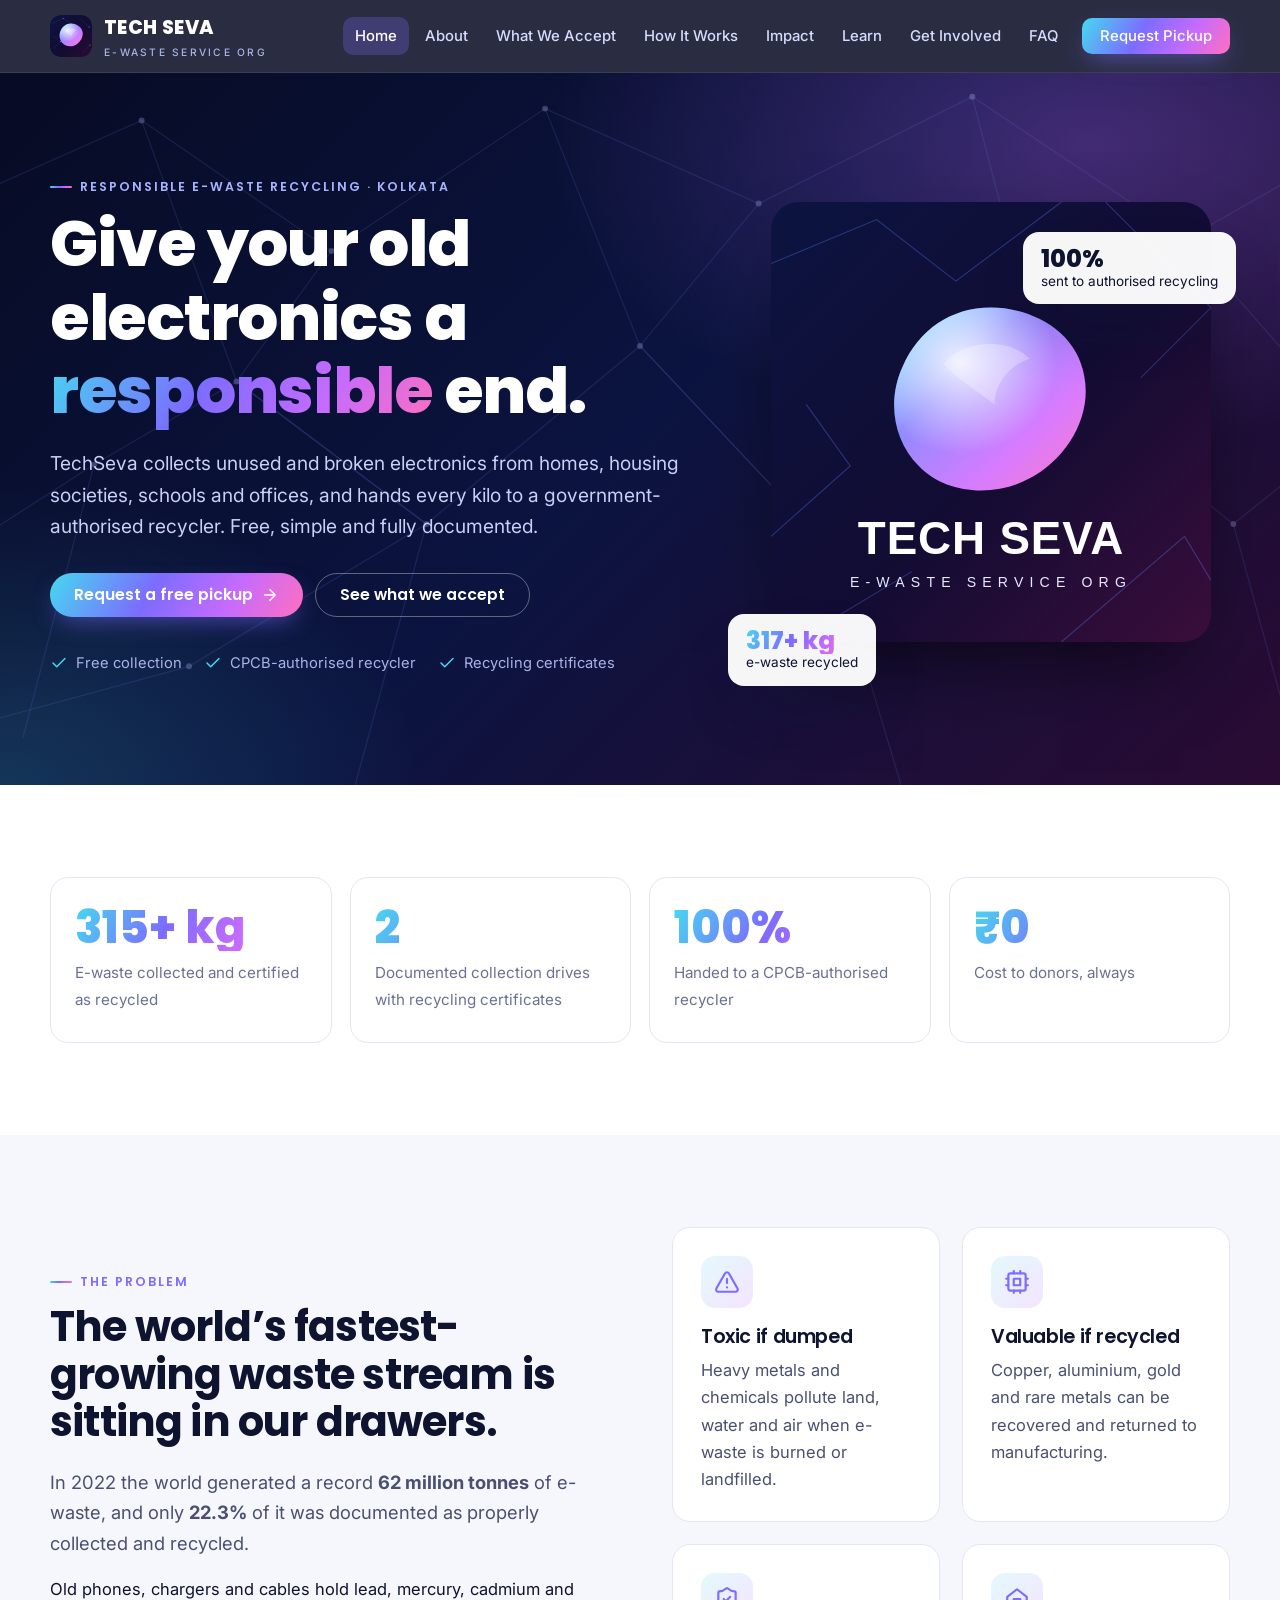
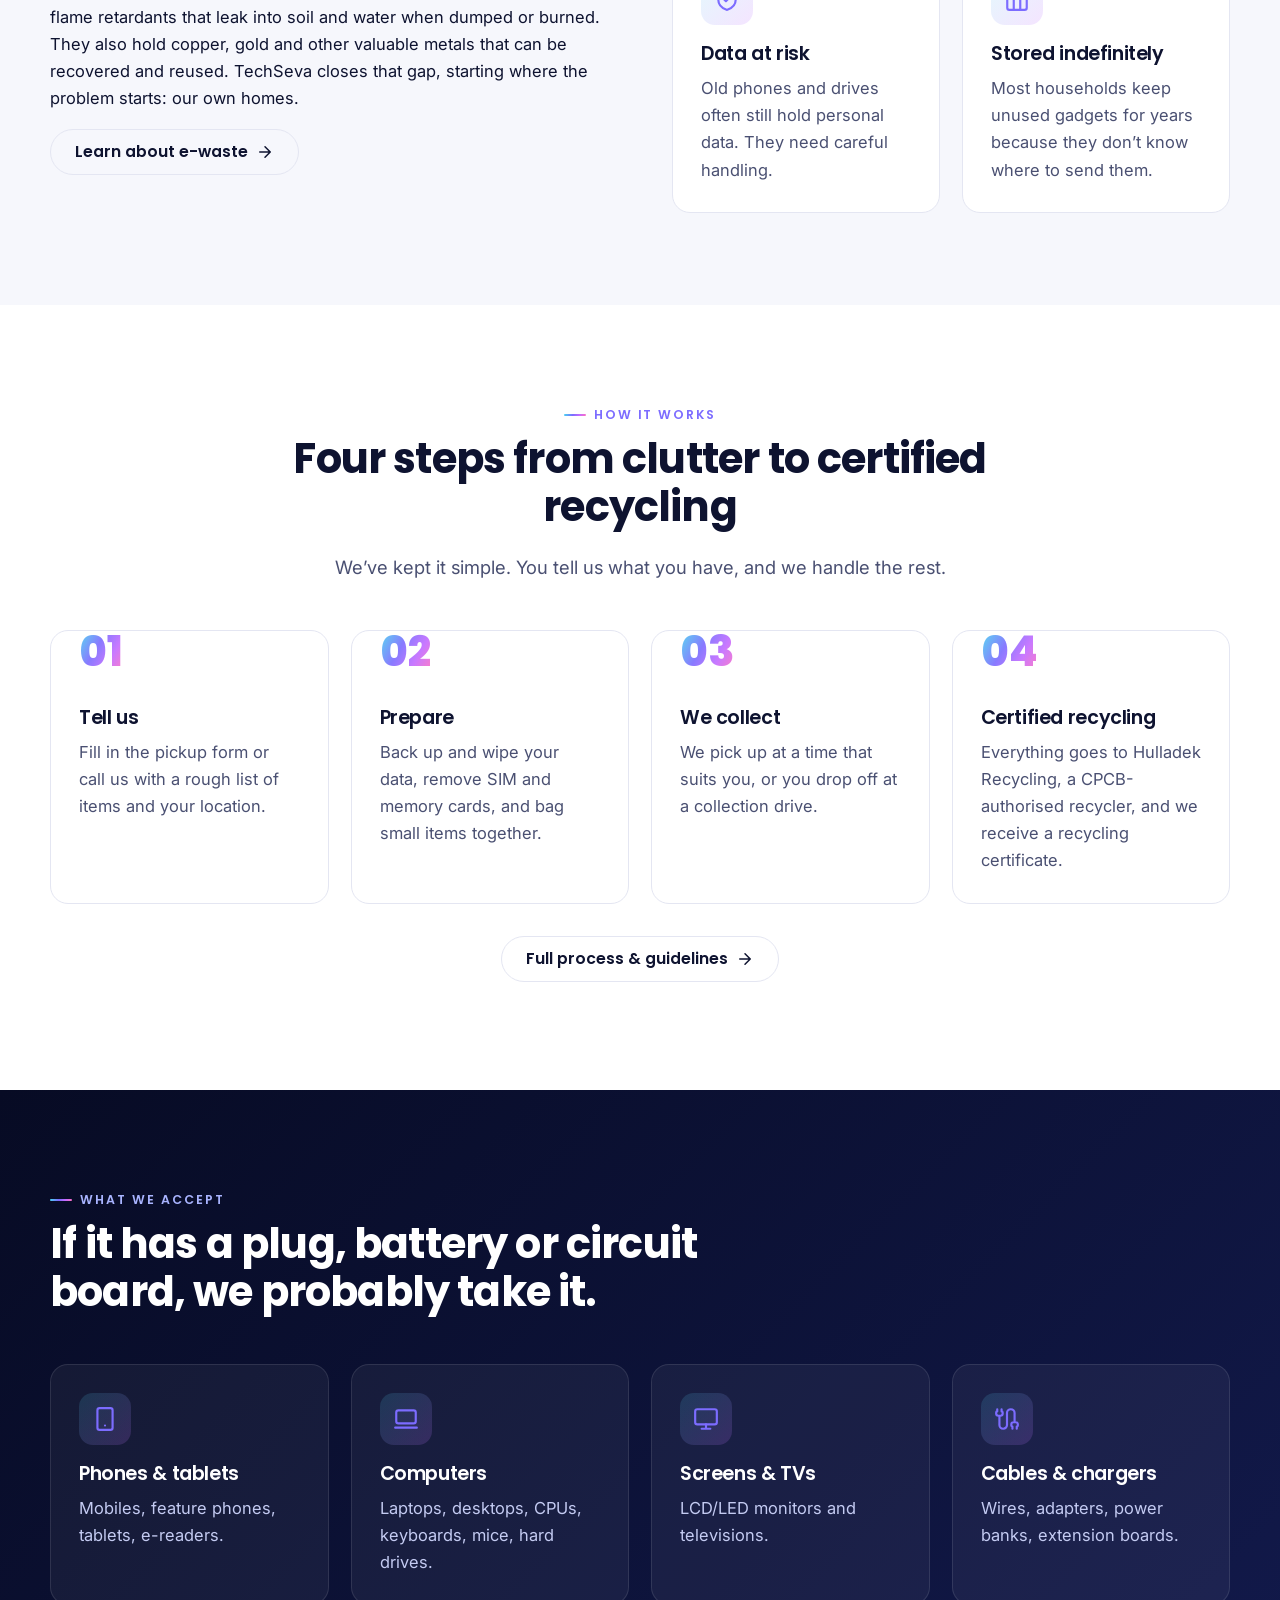
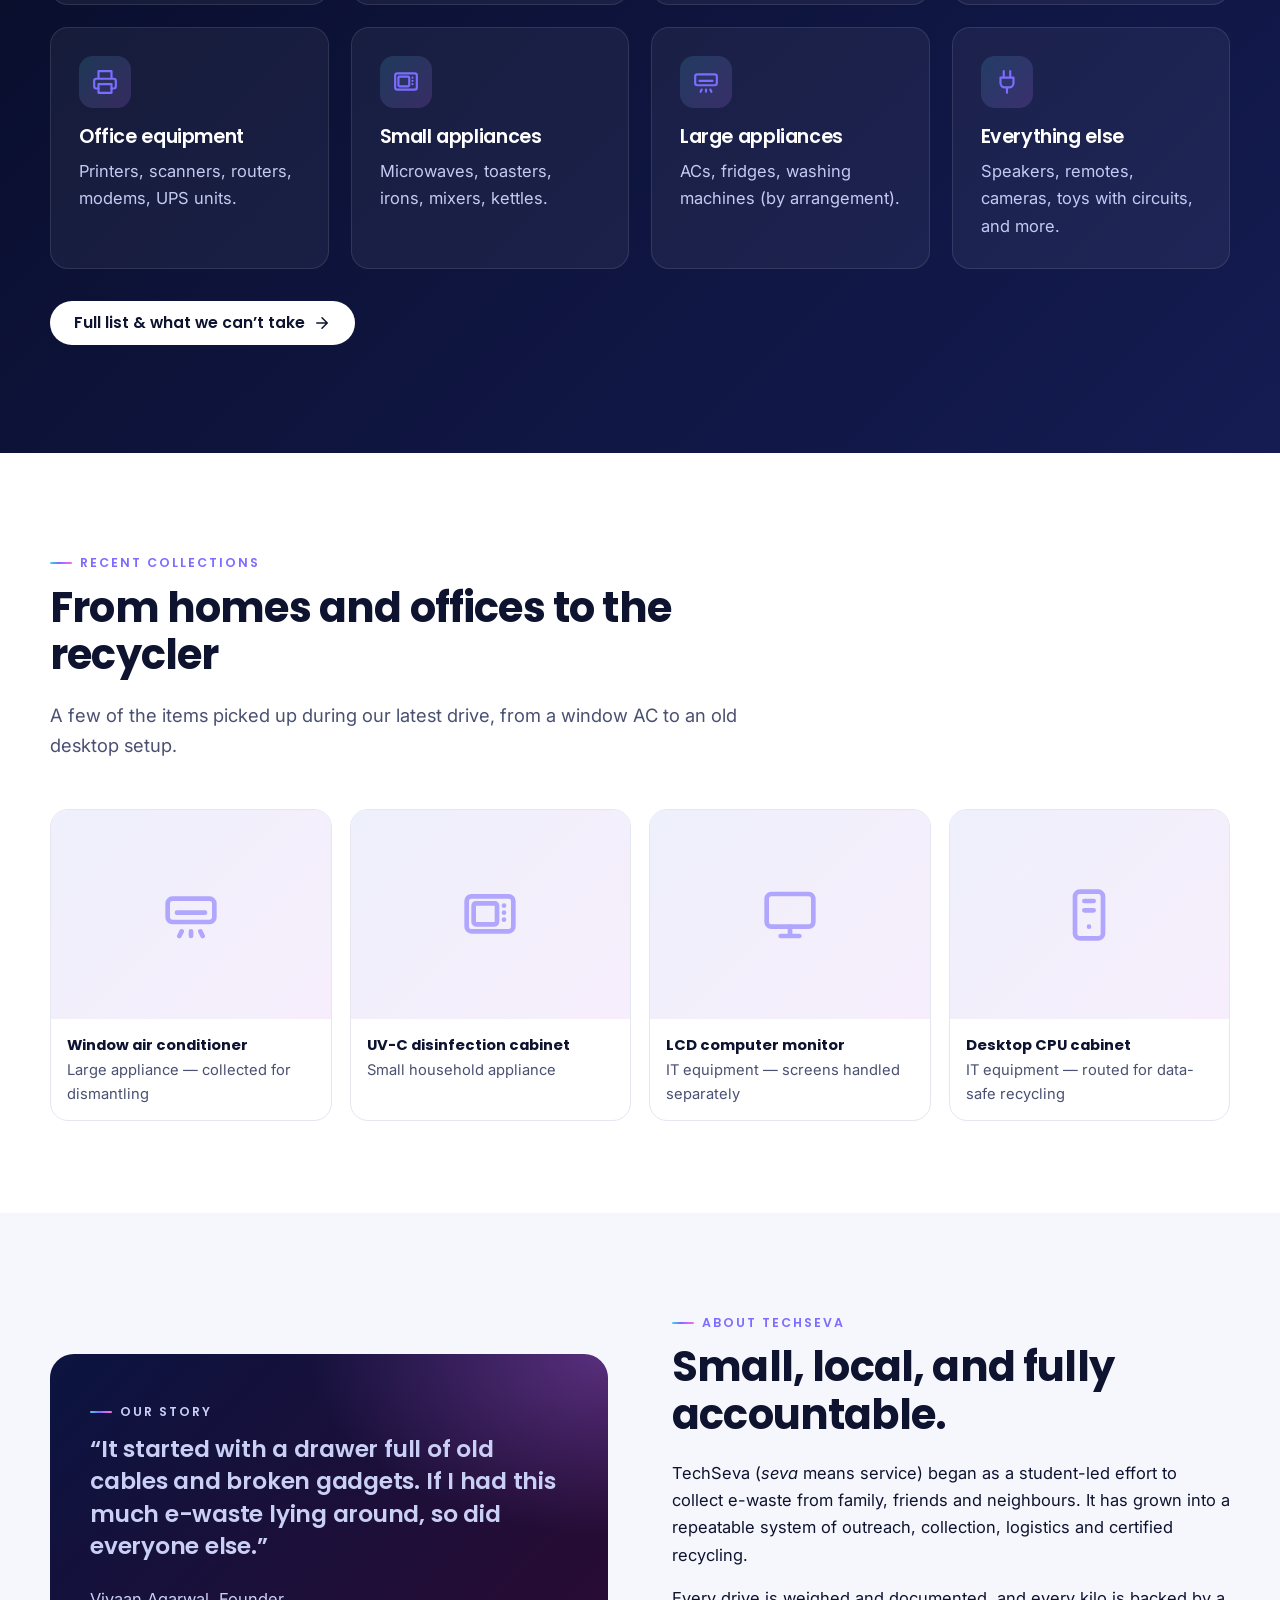
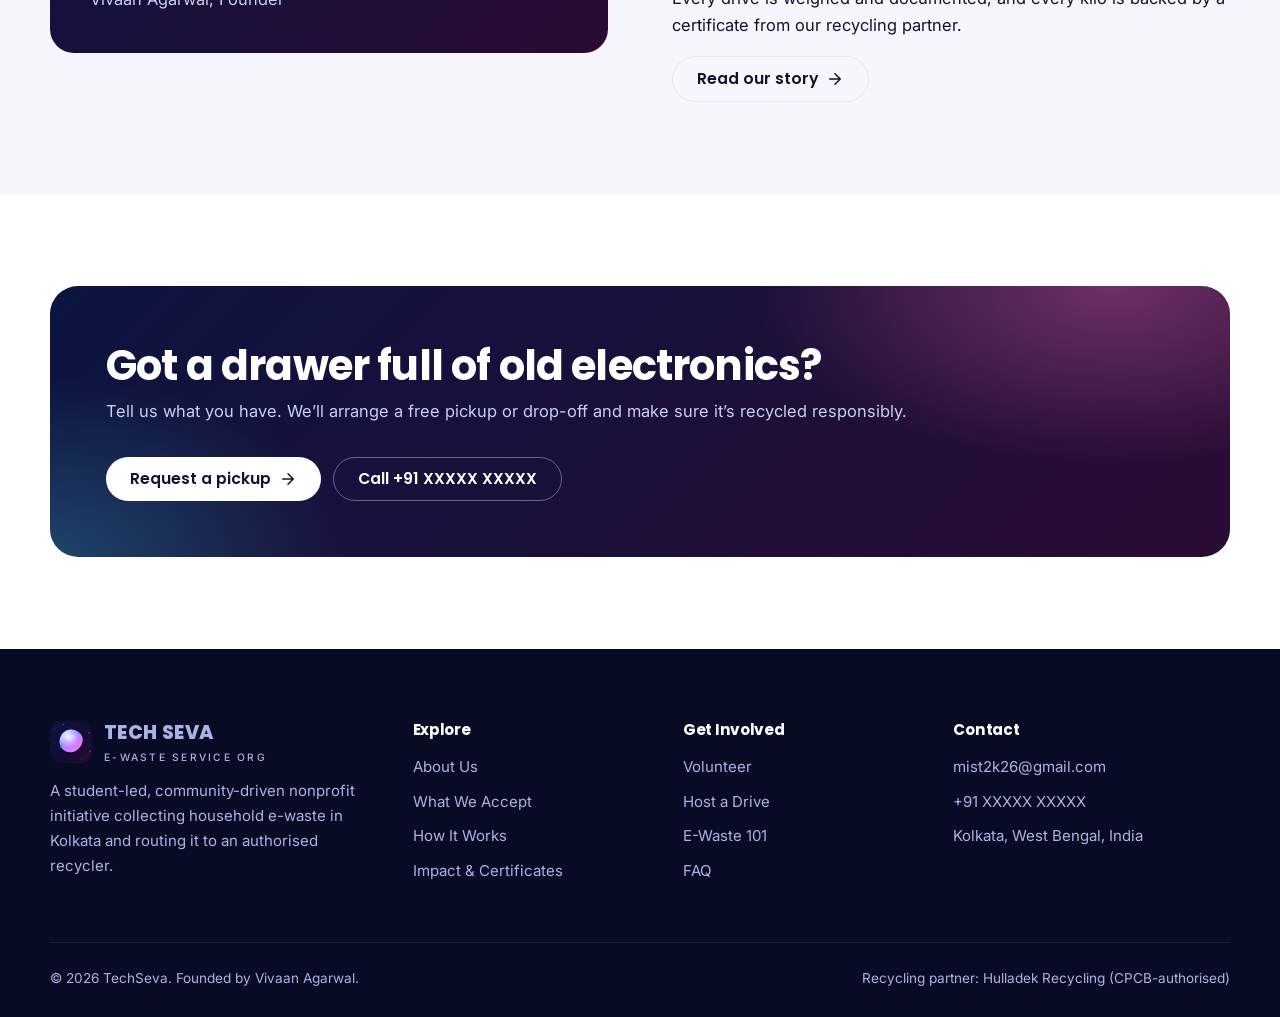
==== index.html @ 56f6c448 "Build TechSeva website: 9 pages, logo, certificates, pickup & volunteer forms Co-Authored-By: Claude" ====
<!doctype html>
<html lang="en">
<head>
  <meta charset="utf-8">
  <meta name="viewport" content="width=device-width, initial-scale=1">
  <title>TechSeva | Free E-Waste Collection & Responsible Recycling in Kolkata</title>
  <meta name="description" content="TechSeva is a student-led nonprofit e-waste initiative in Kolkata. We collect old electronics from homes, schools and offices for certified, responsible recycling.">
  <meta name="theme-color" content="#0b1440">
  <link rel="canonical" href="https://agarwalvivaan09-ai.github.io/techseva/">
  <meta property="og:type" content="website">
  <meta property="og:site_name" content="TechSeva">
  <meta property="og:title" content="TechSeva | Free E-Waste Collection & Responsible Recycling in Kolkata">
  <meta property="og:description" content="TechSeva is a student-led nonprofit e-waste initiative in Kolkata. We collect old electronics from homes, schools and offices for certified, responsible recycling.">
  <meta property="og:image" content="https://agarwalvivaan09-ai.github.io/techseva/assets/img/logo-full.svg">
  <link rel="icon" href="favicon.svg" type="image/svg+xml">
  <link rel="preconnect" href="https://fonts.googleapis.com">
  <link rel="preconnect" href="https://fonts.gstatic.com" crossorigin>
  <link href="https://fonts.googleapis.com/css2?family=Inter:wght@400;500;600&family=Poppins:wght@500;600;700;800&display=swap" rel="stylesheet">
  <link rel="stylesheet" href="assets/css/style.css">
</head>
<body>
  <a class="skip" href="#main">Skip to content</a>
  <header class="site-header">
    <nav class="container nav" aria-label="Main">
      <a class="brand" href="index.html" aria-label="TechSeva home">
        <img src="assets/img/logo-mark.svg" alt="" width="42" height="42">
        <span><span class="brand-name">TECH SEVA</span><span class="brand-tag">E-WASTE SERVICE ORG</span></span>
      </a>
      <button class="nav-toggle" aria-label="Open menu" aria-expanded="false" aria-controls="nav-links"><svg viewBox="0 0 24 24" fill="none" stroke="currentColor" stroke-width="2" stroke-linecap="round"><path d="M4 7h16M4 12h16M4 17h16"/></svg></button>
      <ul class="nav-links" id="nav-links">
        <li><a href="index.html" aria-current="page">Home</a></li>
        <li><a href="about.html">About</a></li>
        <li><a href="what-we-accept.html">What We Accept</a></li>
        <li><a href="how-it-works.html">How It Works</a></li>
        <li><a href="impact.html">Impact</a></li>
        <li><a href="learn.html">Learn</a></li>
        <li><a href="get-involved.html">Get Involved</a></li>
        <li><a href="faq.html">FAQ</a></li>
        <li><a class="btn btn-primary" href="contact.html#pickup">Request Pickup</a></li>
      </ul>
    </nav>
  </header>

  <main id="main">
    <section class="hero">
      <div class="container hero-grid">
        <div>
          <div class="eyebrow">Responsible e-waste recycling · Kolkata</div>
          <h1>Give your old electronics a <span class="grad-text">responsible</span> end.</h1>
          <p class="lead">TechSeva collects unused and broken electronics from homes, housing societies, schools and offices, and hands every kilo to a government-authorised recycler. Free, simple and fully documented.</p>
          <div class="hero-actions">
            <a class="btn btn-primary" href="contact.html#pickup">Request a free pickup <svg viewBox="0 0 24 24" width="18" height="18" fill="none" stroke="currentColor" stroke-width="2" stroke-linecap="round" stroke-linejoin="round"><path d="M5 12h14M12 5l7 7-7 7"/></svg></a>
            <a class="btn btn-ghost" href="what-we-accept.html">See what we accept</a>
          </div>
          <div class="hero-trust">
            <span><svg viewBox="0 0 24 24" fill="none" stroke="currentColor" stroke-width="2" stroke-linecap="round" stroke-linejoin="round"><path d="M20 6 9 17l-5-5"/></svg> Free collection</span>
            <span><svg viewBox="0 0 24 24" fill="none" stroke="currentColor" stroke-width="2" stroke-linecap="round" stroke-linejoin="round"><path d="M20 6 9 17l-5-5"/></svg> CPCB-authorised recycler</span>
            <span><svg viewBox="0 0 24 24" fill="none" stroke="currentColor" stroke-width="2" stroke-linecap="round" stroke-linejoin="round"><path d="M20 6 9 17l-5-5"/></svg> Recycling certificates</span>
          </div>
        </div>
        <div class="hero-art">
          <img src="assets/img/logo-full.svg" alt="TechSeva logo — E-Waste Service Org" width="440" height="440">
          <div class="hero-badge b1"><strong class="grad-text">317+ kg</strong>e-waste recycled</div>
          <div class="hero-badge b2"><strong>100%</strong>sent to authorised recycling</div>
        </div>
      </div>
    </section>

    <section>
      <div class="container">
        <div class="stats">
          <div class="stat reveal"><strong class="grad-text"><span data-count="317">317</span>+ kg</strong><span>E-waste collected and certified as recycled</span></div>
          <div class="stat reveal"><strong class="grad-text" data-count="2">2</strong><span>Documented collection drives with recycling certificates</span></div>
          <div class="stat reveal"><strong class="grad-text">100%</strong><span>Handed to a CPCB-authorised recycler</span></div>
          <div class="stat reveal"><strong class="grad-text">₹0</strong><span>Cost to donors, always</span></div>
        </div>
      </div>
    </section>

    <section class="section-alt">
      <div class="container split">
        <div class="reveal">
          <div class="eyebrow">The problem</div>
          <h2>The world’s fastest-growing waste stream is sitting in our drawers.</h2>
          <p class="lead">In 2022 the world generated a record <strong>62 million tonnes</strong> of e-waste, and only <strong>22.3%</strong> of it was documented as properly collected and recycled.</p>
          <p>Old phones, chargers and cables hold lead, mercury, cadmium and flame retardants that leak into soil and water when dumped or burned. They also hold copper, gold and other valuable metals that can be recovered and reused. TechSeva closes that gap, starting where the problem starts: our own homes.</p>
          <a class="btn btn-outline" href="learn.html">Learn about e-waste <svg viewBox="0 0 24 24" width="18" height="18" fill="none" stroke="currentColor" stroke-width="2" stroke-linecap="round" stroke-linejoin="round"><path d="M5 12h14M12 5l7 7-7 7"/></svg></a>
        </div>
        <div class="grid g2 reveal">
          <div class="card"><div class="icon" aria-hidden="true"><svg viewBox="0 0 24 24" fill="none" stroke="currentColor" stroke-width="2" stroke-linecap="round" stroke-linejoin="round"><path d="m21.7 18-8-14a2 2 0 0 0-3.5 0l-8 14A2 2 0 0 0 4 21h16a2 2 0 0 0 1.7-3z"/><path d="M12 9v4M12 17h.01"/></svg></div><h3>Toxic if dumped</h3><p>Heavy metals and chemicals pollute land, water and air when e-waste is burned or landfilled.</p></div>
          <div class="card"><div class="icon" aria-hidden="true"><svg viewBox="0 0 24 24" fill="none" stroke="currentColor" stroke-width="2" stroke-linecap="round" stroke-linejoin="round"><rect x="4" y="4" width="16" height="16" rx="2"/><rect x="9" y="9" width="6" height="6"/><path d="M15 2v2M15 20v2M2 15h2M2 9h2M20 15h2M20 9h2M9 2v2M9 20v2"/></svg></div><h3>Valuable if recycled</h3><p>Copper, aluminium, gold and rare metals can be recovered and returned to manufacturing.</p></div>
          <div class="card"><div class="icon" aria-hidden="true"><svg viewBox="0 0 24 24" fill="none" stroke="currentColor" stroke-width="2" stroke-linecap="round" stroke-linejoin="round"><path d="M20 13c0 5-3.5 7.5-7.7 9a1 1 0 0 1-.7 0C7.5 20.5 4 18 4 13V6a1 1 0 0 1 1-1c2 0 4.5-1.2 6.2-2.7a1.2 1.2 0 0 1 1.6 0C14.5 3.8 17 5 19 5a1 1 0 0 1 1 1z"/><path d="m9 12 2 2 4-4"/></svg></div><h3>Data at risk</h3><p>Old phones and drives often still hold personal data. They need careful handling.</p></div>
          <div class="card"><div class="icon" aria-hidden="true"><svg viewBox="0 0 24 24" fill="none" stroke="currentColor" stroke-width="2" stroke-linecap="round" stroke-linejoin="round"><path d="m3 10 9-7 9 7v10a2 2 0 0 1-2 2H5a2 2 0 0 1-2-2z"/><path d="M9 22V12h6v10"/></svg></div><h3>Stored indefinitely</h3><p>Most households keep unused gadgets for years because they don’t know where to send them.</p></div>
        </div>
      </div>
    </section>

    <section>
      <div class="container">
        <div class="section-head center reveal">
          <div class="eyebrow">How it works</div>
          <h2>Four steps from clutter to certified recycling</h2>
          <p class="lead">We’ve kept it simple. You tell us what you have, and we handle the rest.</p>
        </div>
        <div class="grid g4 steps">
          <div class="card step reveal"><h3>Tell us</h3><p>Fill in the pickup form or call us with a rough list of items and your location.</p></div>
          <div class="card step reveal"><h3>Prepare</h3><p>Back up and wipe your data, remove SIM and memory cards, and bag small items together.</p></div>
          <div class="card step reveal"><h3>We collect</h3><p>We pick up at a time that suits you, or you drop off at a collection drive.</p></div>
          <div class="card step reveal"><h3>Certified recycling</h3><p>Everything goes to Hulladek Recycling, a CPCB-authorised recycler, and we receive a recycling certificate.</p></div>
        </div>
        <p class="center mt-2"><a class="btn btn-outline" href="how-it-works.html">Full process &amp; guidelines <svg viewBox="0 0 24 24" width="18" height="18" fill="none" stroke="currentColor" stroke-width="2" stroke-linecap="round" stroke-linejoin="round"><path d="M5 12h14M12 5l7 7-7 7"/></svg></a></p>
      </div>
    </section>

    <section class="section-dark">
      <div class="container">
        <div class="section-head reveal">
          <div class="eyebrow">What we accept</div>
          <h2>If it has a plug, battery or circuit board, we probably take it.</h2>
        </div>
        <div class="grid g4">
          <div class="card reveal"><div class="icon" aria-hidden="true"><svg viewBox="0 0 24 24" fill="none" stroke="currentColor" stroke-width="2" stroke-linecap="round" stroke-linejoin="round"><rect x="5" y="2" width="14" height="20" rx="2"/><path d="M12 18h.01"/></svg></div><h3>Phones &amp; tablets</h3><p>Mobiles, feature phones, tablets, e-readers.</p></div>
          <div class="card reveal"><div class="icon" aria-hidden="true"><svg viewBox="0 0 24 24" fill="none" stroke="currentColor" stroke-width="2" stroke-linecap="round" stroke-linejoin="round"><rect x="3" y="4" width="18" height="12" rx="2"/><path d="M2 20h20"/></svg></div><h3>Computers</h3><p>Laptops, desktops, CPUs, keyboards, mice, hard drives.</p></div>
          <div class="card reveal"><div class="icon" aria-hidden="true"><svg viewBox="0 0 24 24" fill="none" stroke="currentColor" stroke-width="2" stroke-linecap="round" stroke-linejoin="round"><rect x="2" y="3" width="20" height="14" rx="2"/><path d="M8 21h8M12 17v4"/></svg></div><h3>Screens &amp; TVs</h3><p>LCD/LED monitors and televisions.</p></div>
          <div class="card reveal"><div class="icon" aria-hidden="true"><svg viewBox="0 0 24 24" fill="none" stroke="currentColor" stroke-width="2" stroke-linecap="round" stroke-linejoin="round"><path d="M17 21v-2a1 1 0 0 1-1-1v-1a2 2 0 0 1 2-2h2a2 2 0 0 1 2 2v1a1 1 0 0 1-1 1v2M19 15V6.5a3.5 3.5 0 0 0-7 0v11a3.5 3.5 0 0 1-7 0V9M7 3v2a1 1 0 0 1 1 1v1a2 2 0 0 1-2 2H4a2 2 0 0 1-2-2V6a1 1 0 0 1 1-1V3"/></svg></div><h3>Cables &amp; chargers</h3><p>Wires, adapters, power banks, extension boards.</p></div>
          <div class="card reveal"><div class="icon" aria-hidden="true"><svg viewBox="0 0 24 24" fill="none" stroke="currentColor" stroke-width="2" stroke-linecap="round" stroke-linejoin="round"><path d="M6 9V2h12v7M6 18H4a2 2 0 0 1-2-2v-5a2 2 0 0 1 2-2h16a2 2 0 0 1 2 2v5a2 2 0 0 1-2 2h-2"/><rect x="6" y="14" width="12" height="8"/></svg></div><h3>Office equipment</h3><p>Printers, scanners, routers, modems, UPS units.</p></div>
          <div class="card reveal"><div class="icon" aria-hidden="true"><svg viewBox="0 0 24 24" fill="none" stroke="currentColor" stroke-width="2" stroke-linecap="round" stroke-linejoin="round"><rect x="2" y="4" width="20" height="15" rx="2"/><rect x="5" y="7" width="10" height="9" rx="1"/><path d="M18 8h.01M18 11h.01M18 14h.01"/></svg></div><h3>Small appliances</h3><p>Microwaves, toasters, irons, mixers, kettles.</p></div>
          <div class="card reveal"><div class="icon" aria-hidden="true"><svg viewBox="0 0 24 24" fill="none" stroke="currentColor" stroke-width="2" stroke-linecap="round" stroke-linejoin="round"><rect x="2" y="5" width="20" height="10" rx="2"/><path d="M6 11h12M8 19l-1 2M12 19v2M16 19l1 2"/></svg></div><h3>Large appliances</h3><p>ACs, fridges, washing machines (by arrangement).</p></div>
          <div class="card reveal"><div class="icon" aria-hidden="true"><svg viewBox="0 0 24 24" fill="none" stroke="currentColor" stroke-width="2" stroke-linecap="round" stroke-linejoin="round"><path d="M12 22v-5M9 8V2M15 8V2M18 8v5a4 4 0 0 1-4 4h-4a4 4 0 0 1-4-4V8z"/></svg></div><h3>Everything else</h3><p>Speakers, remotes, cameras, toys with circuits, and more.</p></div>
        </div>
        <p class="mt-2"><a class="btn btn-light" href="what-we-accept.html">Full list &amp; what we can’t take <svg viewBox="0 0 24 24" width="18" height="18" fill="none" stroke="currentColor" stroke-width="2" stroke-linecap="round" stroke-linejoin="round"><path d="M5 12h14M12 5l7 7-7 7"/></svg></a></p>
      </div>
    </section>

    <section>
      <div class="container">
        <div class="section-head reveal">
          <div class="eyebrow">Recent collections</div>
          <h2>From homes and offices to the recycler</h2>
          <p class="lead">A few of the items picked up during our latest drive, from a window AC to an old desktop setup.</p>
        </div>
        <div class="gallery">
          <figure class="shot reveal">
            <div class="frame"><span class="ph" aria-hidden="true"><svg viewBox="0 0 24 24" fill="none" stroke="currentColor" stroke-width="2" stroke-linecap="round" stroke-linejoin="round"><rect x="2" y="5" width="20" height="10" rx="2"/><path d="M6 11h12M8 19l-1 2M12 19v2M16 19l1 2"/></svg></span><img src="assets/img/collection-ac.jpg" alt="Window air conditioner collected by TechSeva" loading="lazy" style="position:absolute;inset:0"></div>
            <figcaption><strong>Window air conditioner</strong>Large appliance — collected for dismantling</figcaption>
          </figure>
          <figure class="shot reveal">
            <div class="frame"><span class="ph" aria-hidden="true"><svg viewBox="0 0 24 24" fill="none" stroke="currentColor" stroke-width="2" stroke-linecap="round" stroke-linejoin="round"><rect x="2" y="4" width="20" height="15" rx="2"/><rect x="5" y="7" width="10" height="9" rx="1"/><path d="M18 8h.01M18 11h.01M18 14h.01"/></svg></span><img src="assets/img/collection-uv-cabinet.jpg" alt="UV-C disinfection cabinet collected by TechSeva" loading="lazy" style="position:absolute;inset:0"></div>
            <figcaption><strong>UV-C disinfection cabinet</strong>Small household appliance</figcaption>
          </figure>
          <figure class="shot reveal">
            <div class="frame"><span class="ph" aria-hidden="true"><svg viewBox="0 0 24 24" fill="none" stroke="currentColor" stroke-width="2" stroke-linecap="round" stroke-linejoin="round"><rect x="2" y="3" width="20" height="14" rx="2"/><path d="M8 21h8M12 17v4"/></svg></span><img src="assets/img/collection-monitor.jpg" alt="LCD computer monitor collected by TechSeva" loading="lazy" style="position:absolute;inset:0"></div>
            <figcaption><strong>LCD computer monitor</strong>IT equipment — screens handled separately</figcaption>
          </figure>
          <figure class="shot reveal">
            <div class="frame"><span class="ph" aria-hidden="true"><svg viewBox="0 0 24 24" fill="none" stroke="currentColor" stroke-width="2" stroke-linecap="round" stroke-linejoin="round"><rect x="6" y="2" width="12" height="20" rx="2"/><path d="M10 6h4M10 10h4M12 17h.01"/></svg></span><img src="assets/img/collection-cpu.jpg" alt="Desktop CPU cabinet collected by TechSeva" loading="lazy" style="position:absolute;inset:0"></div>
            <figcaption><strong>Desktop CPU cabinet</strong>IT equipment — routed for data-safe recycling</figcaption>
          </figure>
        </div>
      </div>
    </section>

    <section class="section-alt">
      <div class="container split">
        <div class="panel reveal">
          <p class="eyebrow">Our story</p>
          <p class="quote">“It started with a drawer full of old cables and broken gadgets. If I had this much e-waste lying around, so did everyone else.”</p>
          <p class="mb-0">Vivaan Agarwal, Founder</p>
        </div>
        <div class="reveal">
          <div class="eyebrow">About TechSeva</div>
          <h2>Small, local, and fully accountable.</h2>
          <p>TechSeva (<em>seva</em> means service) began as a student-led effort to collect e-waste from family, friends and neighbours. It has grown into a repeatable system of outreach, collection, logistics and certified recycling.</p>
          <p>Every drive is weighed and documented, and every kilo is backed by a certificate from our recycling partner.</p>
          <a class="btn btn-outline" href="about.html">Read our story <svg viewBox="0 0 24 24" width="18" height="18" fill="none" stroke="currentColor" stroke-width="2" stroke-linecap="round" stroke-linejoin="round"><path d="M5 12h14M12 5l7 7-7 7"/></svg></a>
        </div>
      </div>
    </section>

    <section>
      <div class="container">
        <div class="cta-band reveal">
          <div>
            <h2>Got a drawer full of old electronics?</h2>
            <p>Tell us what you have. We’ll arrange a free pickup or drop-off and make sure it’s recycled responsibly.</p>
          </div>
          <div class="actions">
            <a class="btn btn-light" href="contact.html#pickup">Request a pickup <svg viewBox="0 0 24 24" width="18" height="18" fill="none" stroke="currentColor" stroke-width="2" stroke-linecap="round" stroke-linejoin="round"><path d="M5 12h14M12 5l7 7-7 7"/></svg></a>
            <a class="btn btn-ghost" href="tel:+910000000000">Call +91 XXXXX XXXXX</a>
          </div>
        </div>
      </div>
    </section>
  </main>

  <footer class="site-footer">
    <div class="container">
      <div class="footer-grid">
        <div class="footer-brand">
          <a class="brand" href="index.html"><img src="assets/img/logo-mark.svg" alt="" width="42" height="42"><span><span class="brand-name">TECH SEVA</span><span class="brand-tag">E-WASTE SERVICE ORG</span></span></a>
          <p>A student-led, community-driven nonprofit initiative collecting household e-waste in Kolkata and routing it to an authorised recycler.</p>
        </div>
        <div>
          <h4>Explore</h4>
          <ul>
            <li><a href="about.html">About Us</a></li>
            <li><a href="what-we-accept.html">What We Accept</a></li>
            <li><a href="how-it-works.html">How It Works</a></li>
            <li><a href="impact.html">Impact &amp; Certificates</a></li>
          </ul>
        </div>
        <div>
          <h4>Get Involved</h4>
          <ul>
            <li><a href="get-involved.html">Volunteer</a></li>
            <li><a href="get-involved.html#drives">Host a Drive</a></li>
            <li><a href="learn.html">E-Waste 101</a></li>
            <li><a href="faq.html">FAQ</a></li>
          </ul>
        </div>
        <div>
          <h4>Contact</h4>
          <ul>
            <li><a href="mailto:mist2k26@gmail.com">mist2k26@gmail.com</a></li>
            <li><a href="tel:+910000000000">+91 XXXXX XXXXX</a></li>
            <li>Kolkata, West Bengal, India</li>
          </ul>
        </div>
      </div>
      <div class="footer-bottom">
        <span>&copy; <span id="year">2026</span> TechSeva. Founded by Vivaan Agarwal.</span>
        <span>Recycling partner: Hulladek Recycling (CPCB-authorised)</span>
      </div>
    </div>
  </footer>
  <script src="assets/js/main.js" defer></script>
</body>
</html>
---- assets/css/style.css ----
/* =========================================================
   TechSeva — E-Waste Service Org
   ========================================================= */
:root {
  --navy-950: #070b24;
  --navy-900: #0b1440;
  --navy-800: #141c52;
  --plum-900: #2a0b33;
  --ink: #0e1330;
  --ink-soft: #4a5072;
  --muted: #6b7194;
  --line: #e4e6f2;
  --paper: #ffffff;
  --paper-2: #f6f7fc;
  --cyan: #46d9f0;
  --violet: #7c6cff;
  --orchid: #c46bff;
  --pink: #ff6fbf;
  --green: #16a36a;
  --red: #e0475a;
  --grad: linear-gradient(120deg, var(--cyan) 0%, var(--violet) 40%, var(--orchid) 70%, var(--pink) 100%);
  --radius: 18px;
  --radius-sm: 12px;
  --shadow: 0 10px 30px -12px rgba(14, 19, 48, .18);
  --shadow-lg: 0 30px 60px -20px rgba(14, 19, 48, .35);
  --max: 1180px;
  --font-head: "Poppins", system-ui, sans-serif;
  --font-body: "Inter", system-ui, -apple-system, "Segoe UI", sans-serif;
}

*, *::before, *::after { box-sizing: border-box; }
html { scroll-behavior: smooth; -webkit-text-size-adjust: 100%; }
body {
  margin: 0;
  font-family: var(--font-body);
  font-size: 16.5px;
  line-height: 1.65;
  color: var(--ink);
  background: var(--paper);
  -webkit-font-smoothing: antialiased;
}
img, svg { max-width: 100%; display: block; }
a { color: var(--violet); text-decoration: none; }
a:hover { text-decoration: underline; }
h1, h2, h3, h4 { font-family: var(--font-head); line-height: 1.15; margin: 0 0 .5em; letter-spacing: -.02em; }
h1 { font-size: clamp(2.3rem, 5.5vw, 4rem); font-weight: 800; }
h2 { font-size: clamp(1.8rem, 3.6vw, 2.6rem); font-weight: 700; }
h3 { font-size: 1.2rem; font-weight: 600; }
p { margin: 0 0 1em; }
ul { padding-left: 1.2em; }

.container { width: min(100% - 32px, var(--max)); margin-inline: auto; }
.skip { position: absolute; left: -999px; top: 8px; background: #fff; padding: 8px 14px; border-radius: 8px; z-index: 100; }
.skip:focus { left: 16px; }

.grad-text { background: var(--grad); -webkit-background-clip: text; background-clip: text; color: transparent; }
.eyebrow {
  display: inline-flex; align-items: center; gap: 8px;
  font: 600 .78rem/1 var(--font-head); letter-spacing: .16em; text-transform: uppercase;
  color: var(--violet); margin-bottom: 14px;
}
.eyebrow::before { content: ""; width: 22px; height: 2px; background: var(--grad); border-radius: 2px; }
.lead { font-size: 1.15rem; color: var(--ink-soft); max-width: 62ch; }

/* ---------- Buttons ---------- */
.btn {
  display: inline-flex; align-items: center; justify-content: center; gap: 8px;
  padding: 13px 24px; border-radius: 999px; border: 0; cursor: pointer;
  font: 600 .98rem/1 var(--font-head); text-decoration: none !important;
  transition: transform .15s ease, box-shadow .2s ease, background .2s;
}
.btn:hover { transform: translateY(-2px); }
.btn-primary { background: var(--grad); color: #fff; box-shadow: 0 10px 24px -8px rgba(124, 108, 255, .6); }
.btn-light { background: #fff; color: var(--ink); }
.btn-ghost { background: transparent; color: #fff; border: 1.5px solid rgba(255,255,255,.35); }
.btn-ghost:hover { border-color: #fff; }
.btn-outline { background: transparent; color: var(--ink); border: 1.5px solid var(--line); }
.btn-outline:hover { border-color: var(--violet); color: var(--violet); }

/* ---------- Header ---------- */
.site-header {
  position: sticky; top: 0; z-index: 50;
  background: rgba(7, 11, 36, .86); backdrop-filter: saturate(1.4) blur(14px);
  border-bottom: 1px solid rgba(255,255,255,.08);
}
.nav { display: flex; align-items: center; justify-content: space-between; height: 72px; gap: 20px; }
.brand { display: flex; align-items: center; gap: 12px; color: #fff; text-decoration: none !important; }
.brand img { width: 42px; height: 42px; border-radius: 11px; }
.brand-name { font: 800 1.2rem/1 var(--font-head); letter-spacing: .02em; }
.brand-tag { display: block; font: 500 .64rem/1 var(--font-body); letter-spacing: .22em; color: #aab3e6; margin-top: 5px; }
.nav-links { display: flex; align-items: center; gap: 4px; list-style: none; margin: 0; padding: 0; }
.nav-links a {
  color: #d6dbff; font: 500 .93rem/1 var(--font-body); padding: 10px 12px; border-radius: 10px;
  text-decoration: none !important; transition: background .2s, color .2s;
}
.nav-links a:hover { background: rgba(255,255,255,.08); color: #fff; }
.nav-links a[aria-current="page"] { color: #fff; background: rgba(124,108,255,.25); }
.nav-links .btn { padding: 11px 18px; margin-left: 8px; color: #fff; }
.nav-toggle { display: none; background: none; border: 0; color: #fff; padding: 8px; cursor: pointer; }
.nav-toggle svg { width: 28px; height: 28px; }

@media (max-width: 980px) {
  .nav-toggle { display: block; }
  .nav-links {
    position: absolute; top: 72px; left: 0; right: 0; flex-direction: column; align-items: stretch;
    background: var(--navy-950); padding: 12px 16px 20px; gap: 2px;
    border-bottom: 1px solid rgba(255,255,255,.1);
    display: none;
  }
  .nav-links.open { display: flex; }
  .nav-links a { padding: 14px 12px; font-size: 1rem; }
  .nav-links .btn { margin: 10px 0 0; }
}

/* ---------- Hero ---------- */
.hero, .page-hero {
  position: relative; overflow: hidden; color: #fff;
  background:
    radial-gradient(900px 500px at 85% 10%, rgba(196,107,255,.28), transparent 60%),
    radial-gradient(700px 500px at 0% 100%, rgba(70,217,240,.18), transparent 60%),
    linear-gradient(135deg, var(--navy-950), var(--navy-900) 50%, var(--plum-900));
}
.hero::before, .page-hero::before {
  content: ""; position: absolute; inset: 0; pointer-events: none; opacity: .5;
  background-image: url("../img/network.svg"); background-size: cover; background-position: center;
}
.hero .container, .page-hero .container { position: relative; }
.hero { padding: 96px 0 110px; }
.hero-grid { display: grid; grid-template-columns: 1.15fr .85fr; gap: 56px; align-items: center; }
.hero h1 { margin-bottom: 20px; }
.hero .lead { color: #c9cff5; font-size: 1.2rem; }
.hero .eyebrow, .page-hero .eyebrow { color: #a9b4ff; }
.hero-actions { display: flex; flex-wrap: wrap; gap: 12px; margin: 30px 0 34px; }
.hero-trust { display: flex; flex-wrap: wrap; gap: 22px; color: #aab3e6; font-size: .92rem; }
.hero-trust span { display: inline-flex; align-items: center; gap: 8px; }
.hero-trust svg { width: 18px; height: 18px; color: var(--cyan); }
.hero-art { position: relative; }
.hero-art img { width: 100%; max-width: 440px; margin-inline: auto; border-radius: 28px; box-shadow: 0 40px 80px -30px rgba(0,0,0,.7); animation: float 7s ease-in-out infinite; }
.hero-badge {
  position: absolute; background: rgba(255,255,255,.96); color: var(--ink); border-radius: 16px;
  padding: 14px 18px; box-shadow: var(--shadow-lg); font-size: .85rem; line-height: 1.3;
}
.hero-badge strong { display: block; font: 800 1.5rem/1.1 var(--font-head); }
.hero-badge.b1 { left: -24px; bottom: -44px; }
.hero-badge.b2 { right: -6px; top: 30px; }
@keyframes float { 50% { transform: translateY(-12px); } }
@media (prefers-reduced-motion: reduce) { .hero-art img { animation: none; } html { scroll-behavior: auto; } }

.page-hero { padding: 80px 0 72px; }
.page-hero h1 { font-size: clamp(2.1rem, 4.6vw, 3.3rem); max-width: 20ch; }
.page-hero .lead { color: #c9cff5; }
.crumbs { font-size: .85rem; color: #98a2dd; margin-bottom: 18px; }
.crumbs a { color: #c9cff5; }

@media (max-width: 900px) {
  .hero { padding: 64px 0 80px; }
  .hero-grid { grid-template-columns: 1fr; gap: 44px; }
  .hero-badge.b1 { left: 0; } .hero-badge.b2 { right: 0; }
}

/* ---------- Sections ---------- */
section { padding: 92px 0; }
.section-alt { background: var(--paper-2); }
.section-dark { background: linear-gradient(135deg, var(--navy-950), var(--navy-800)); color: #fff; }
.section-dark .lead, .section-dark p { color: #c4cbf2; }
.section-dark .eyebrow { color: #a9b4ff; }
.section-head { max-width: 720px; margin-bottom: 48px; }
.section-head.center { text-align: center; margin-inline: auto; }
.section-head.center .lead { margin-inline: auto; }

.grid { display: grid; gap: 22px; }
.g2 { grid-template-columns: repeat(2, 1fr); }
.g3 { grid-template-columns: repeat(3, 1fr); }
.g4 { grid-template-columns: repeat(4, 1fr); }
@media (max-width: 980px) { .g3, .g4 { grid-template-columns: repeat(2, 1fr); } }
@media (max-width: 640px) { .g2, .g3, .g4 { grid-template-columns: 1fr; } section { padding: 68px 0; } }

.split { display: grid; grid-template-columns: 1fr 1fr; gap: 64px; align-items: center; }
@media (max-width: 900px) { .split { grid-template-columns: 1fr; gap: 36px; } }

/* ---------- Cards ---------- */
.card {
  background: #fff; border: 1px solid var(--line); border-radius: var(--radius); padding: 28px;
  transition: transform .2s ease, box-shadow .2s ease, border-color .2s;
}
.card:hover { transform: translateY(-4px); box-shadow: var(--shadow); border-color: #d5d8ee; }
.card p { color: var(--ink-soft); margin: 0; }
.card h3 { margin-top: 0; }
.icon {
  width: 52px; height: 52px; border-radius: 14px; display: grid; place-items: center; margin-bottom: 18px;
  background: linear-gradient(135deg, rgba(70,217,240,.15), rgba(196,107,255,.18)); color: var(--violet);
}
.icon svg { width: 26px; height: 26px; }
.section-dark .card { background: rgba(255,255,255,.05); border-color: rgba(255,255,255,.1); }
.section-dark .card p { color: #c4cbf2; }
.section-dark .card h3 { color: #fff; }

/* Steps */
.steps { counter-reset: step; }
.step { position: relative; padding-top: 34px; }
.step::before {
  counter-increment: step; content: "0" counter(step);
  position: absolute; top: 0; left: 28px; font: 800 2.6rem/1 var(--font-head);
  background: var(--grad); -webkit-background-clip: text; background-clip: text; color: transparent; opacity: .9;
}
.step.card { padding-top: 76px; }

/* Stats */
.stats { display: grid; grid-template-columns: repeat(4, 1fr); gap: 18px; }
.stat {
  border-radius: var(--radius); padding: 28px 24px; background: #fff; border: 1px solid var(--line);
}
.stat strong { display: block; font: 800 clamp(2rem, 4vw, 2.8rem)/1 var(--font-head); margin-bottom: 8px; }
.stat > span { color: var(--muted); font-size: .95rem; }
.section-dark .stat { background: rgba(255,255,255,.06); border-color: rgba(255,255,255,.12); }
.section-dark .stat > span { color: #aab3e6; }
@media (max-width: 900px) { .stats { grid-template-columns: repeat(2, 1fr); } }

/* Lists */
.checklist, .xlist { list-style: none; padding: 0; margin: 0; display: grid; gap: 12px; }
.checklist li, .xlist li { position: relative; padding-left: 34px; color: var(--ink-soft); }
.checklist li::before, .xlist li::before {
  position: absolute; left: 0; top: 2px; width: 22px; height: 22px; border-radius: 50%;
  display: grid; place-items: center; font-size: .75rem; font-weight: 700; color: #fff;
}
.checklist li::before { content: "✓"; background: var(--green); }
.xlist li::before { content: "✕"; background: var(--red); }
.checklist strong, .xlist strong { color: var(--ink); }

/* Pills */
.pills { display: flex; flex-wrap: wrap; gap: 10px; }
.pill { padding: 8px 14px; border-radius: 999px; background: #fff; border: 1px solid var(--line); font-size: .92rem; color: var(--ink-soft); }

/* Callout */
.callout {
  border-radius: var(--radius); padding: 22px 24px; background: linear-gradient(135deg, rgba(70,217,240,.1), rgba(196,107,255,.12));
  border: 1px solid rgba(124,108,255,.25); color: var(--ink-soft);
}
.callout strong { color: var(--ink); }
.callout.warn { background: #fff7ed; border-color: #fed7aa; }

/* Panels / feature image */
.panel {
  border-radius: 24px; padding: 40px; color: #fff; position: relative; overflow: hidden;
  background: radial-gradient(500px 300px at 100% 0%, rgba(196,107,255,.35), transparent 60%), linear-gradient(135deg, var(--navy-900), var(--plum-900));
}
.panel p { color: #c9cff5; }
.quote { font: 600 1.45rem/1.4 var(--font-head); letter-spacing: -.01em; }

/* Gallery */
.gallery { display: grid; grid-template-columns: repeat(4, 1fr); gap: 18px; }
@media (max-width: 900px) { .gallery { grid-template-columns: repeat(2, 1fr); } }
.shot { margin: 0; border-radius: var(--radius); overflow: hidden; background: #fff; border: 1px solid var(--line); }
.shot .frame { position: relative; aspect-ratio: 4/3; background: linear-gradient(135deg, #eef0fb, #f7eefc); display: grid; place-items: center; }
.shot img { width: 100%; height: 100%; object-fit: cover; }
.shot .ph { color: var(--violet); opacity: .55; }
.shot .ph svg { width: 56px; height: 56px; }
.shot figcaption { padding: 14px 16px; font-size: .92rem; color: var(--ink-soft); }
.shot figcaption strong { display: block; color: var(--ink); font-family: var(--font-head); }

/* Certificates */
.cert { display: flex; gap: 20px; align-items: flex-start; }
.cert .icon { flex: none; margin: 0; }
.cert dl { display: grid; grid-template-columns: auto 1fr; gap: 4px 16px; margin: 12px 0 18px; font-size: .92rem; }
.cert dt { color: var(--muted); }
.cert dd { margin: 0; font-weight: 600; }

/* FAQ */
.faq { display: grid; gap: 12px; max-width: 860px; }
.faq details { background: #fff; border: 1px solid var(--line); border-radius: var(--radius-sm); padding: 0 22px; }
.faq summary {
  cursor: pointer; list-style: none; padding: 20px 0; font: 600 1.05rem/1.4 var(--font-head);
  display: flex; justify-content: space-between; gap: 16px;
}
.faq summary::-webkit-details-marker { display: none; }
.faq summary::after { content: "+"; font-size: 1.5rem; line-height: 1; color: var(--violet); transition: transform .2s; }
.faq details[open] summary::after { transform: rotate(45deg); }
.faq details > div { padding-bottom: 20px; color: var(--ink-soft); }
.faq-group h2 { font-size: 1.4rem; margin: 40px 0 16px; }

/* Forms */
.form { display: grid; gap: 16px; }
.form .row { display: grid; grid-template-columns: 1fr 1fr; gap: 16px; }
@media (max-width: 640px) { .form .row { grid-template-columns: 1fr; } }
label { display: grid; gap: 6px; font-weight: 600; font-size: .9rem; }
input, select, textarea {
  font: inherit; font-weight: 400; padding: 12px 14px; border-radius: 12px; border: 1.5px solid var(--line);
  background: #fff; color: var(--ink); width: 100%;
}
input:focus, select:focus, textarea:focus { outline: none; border-color: var(--violet); box-shadow: 0 0 0 4px rgba(124,108,255,.15); }
textarea { min-height: 120px; resize: vertical; }
.check-row { display: flex; gap: 10px; align-items: flex-start; font-weight: 400; font-size: .92rem; color: var(--ink-soft); }
.check-row input { width: auto; margin-top: 5px; }
.form-note { font-size: .85rem; color: var(--muted); margin: 0; }
.form-card { background: #fff; border: 1px solid var(--line); border-radius: 24px; padding: 34px; box-shadow: var(--shadow); }

/* Contact tiles */
.contact-tile { display: flex; gap: 16px; align-items: center; padding: 22px; }
.contact-tile .icon { margin: 0; flex: none; }
.contact-tile small { display: block; color: var(--muted); font-size: .82rem; text-transform: uppercase; letter-spacing: .1em; }
.contact-tile a, .contact-tile span.v { font: 600 1.05rem/1.4 var(--font-head); color: var(--ink); word-break: break-word; }

/* Table */
.table-wrap { overflow-x: auto; border-radius: var(--radius); border: 1px solid var(--line); }
table { border-collapse: collapse; width: 100%; min-width: 560px; background: #fff; font-size: .95rem; }
th, td { text-align: left; padding: 14px 18px; border-bottom: 1px solid var(--line); vertical-align: top; }
th { background: var(--paper-2); font-family: var(--font-head); font-weight: 600; }
tr:last-child td { border-bottom: 0; }

/* CTA band */
.cta-band {
  border-radius: 28px; padding: 56px; color: #fff; display: flex; align-items: center; justify-content: space-between; gap: 32px; flex-wrap: wrap;
  background: radial-gradient(600px 300px at 90% 0%, rgba(255,111,191,.35), transparent 60%), radial-gradient(500px 300px at 0% 100%, rgba(70,217,240,.25), transparent 60%), linear-gradient(135deg, var(--navy-900), var(--plum-900));
}
.cta-band h2 { margin: 0 0 8px; }
.cta-band p { margin: 0; color: #c9cff5; }
.cta-band .actions { display: flex; gap: 12px; flex-wrap: wrap; }
@media (max-width: 640px) { .cta-band { padding: 36px 24px; } }

/* Sources */
.sources { font-size: .85rem; color: var(--muted); }
.sources a { color: var(--muted); text-decoration: underline; }

/* ---------- Footer ---------- */
.site-footer { background: var(--navy-950); color: #aab3e6; padding: 72px 0 28px; font-size: .94rem; }
.footer-grid { display: grid; grid-template-columns: 1.4fr 1fr 1fr 1.2fr; gap: 40px; }
.site-footer h4 { color: #fff; font-size: .95rem; margin-bottom: 16px; }
.site-footer ul { list-style: none; padding: 0; margin: 0; display: grid; gap: 10px; }
.site-footer a { color: #aab3e6; }
.site-footer a:hover { color: #fff; }
.footer-brand p { margin-top: 16px; max-width: 34ch; }
.footer-bottom { border-top: 1px solid rgba(255,255,255,.08); margin-top: 48px; padding-top: 24px; display: flex; justify-content: space-between; gap: 16px; flex-wrap: wrap; font-size: .85rem; }
@media (max-width: 900px) { .footer-grid { grid-template-columns: 1fr 1fr; } }
@media (max-width: 560px) { .footer-grid { grid-template-columns: 1fr; } }

/* Reveal */
.reveal { opacity: 0; transform: translateY(18px); transition: opacity .6s ease, transform .6s ease; }
.reveal.in { opacity: 1; transform: none; }
@media (prefers-reduced-motion: reduce) { .reveal { opacity: 1; transform: none; } }

.mt-0 { margin-top: 0; } .mb-0 { margin-bottom: 0; } .mt-2 { margin-top: 2rem; } .center { text-align: center; }
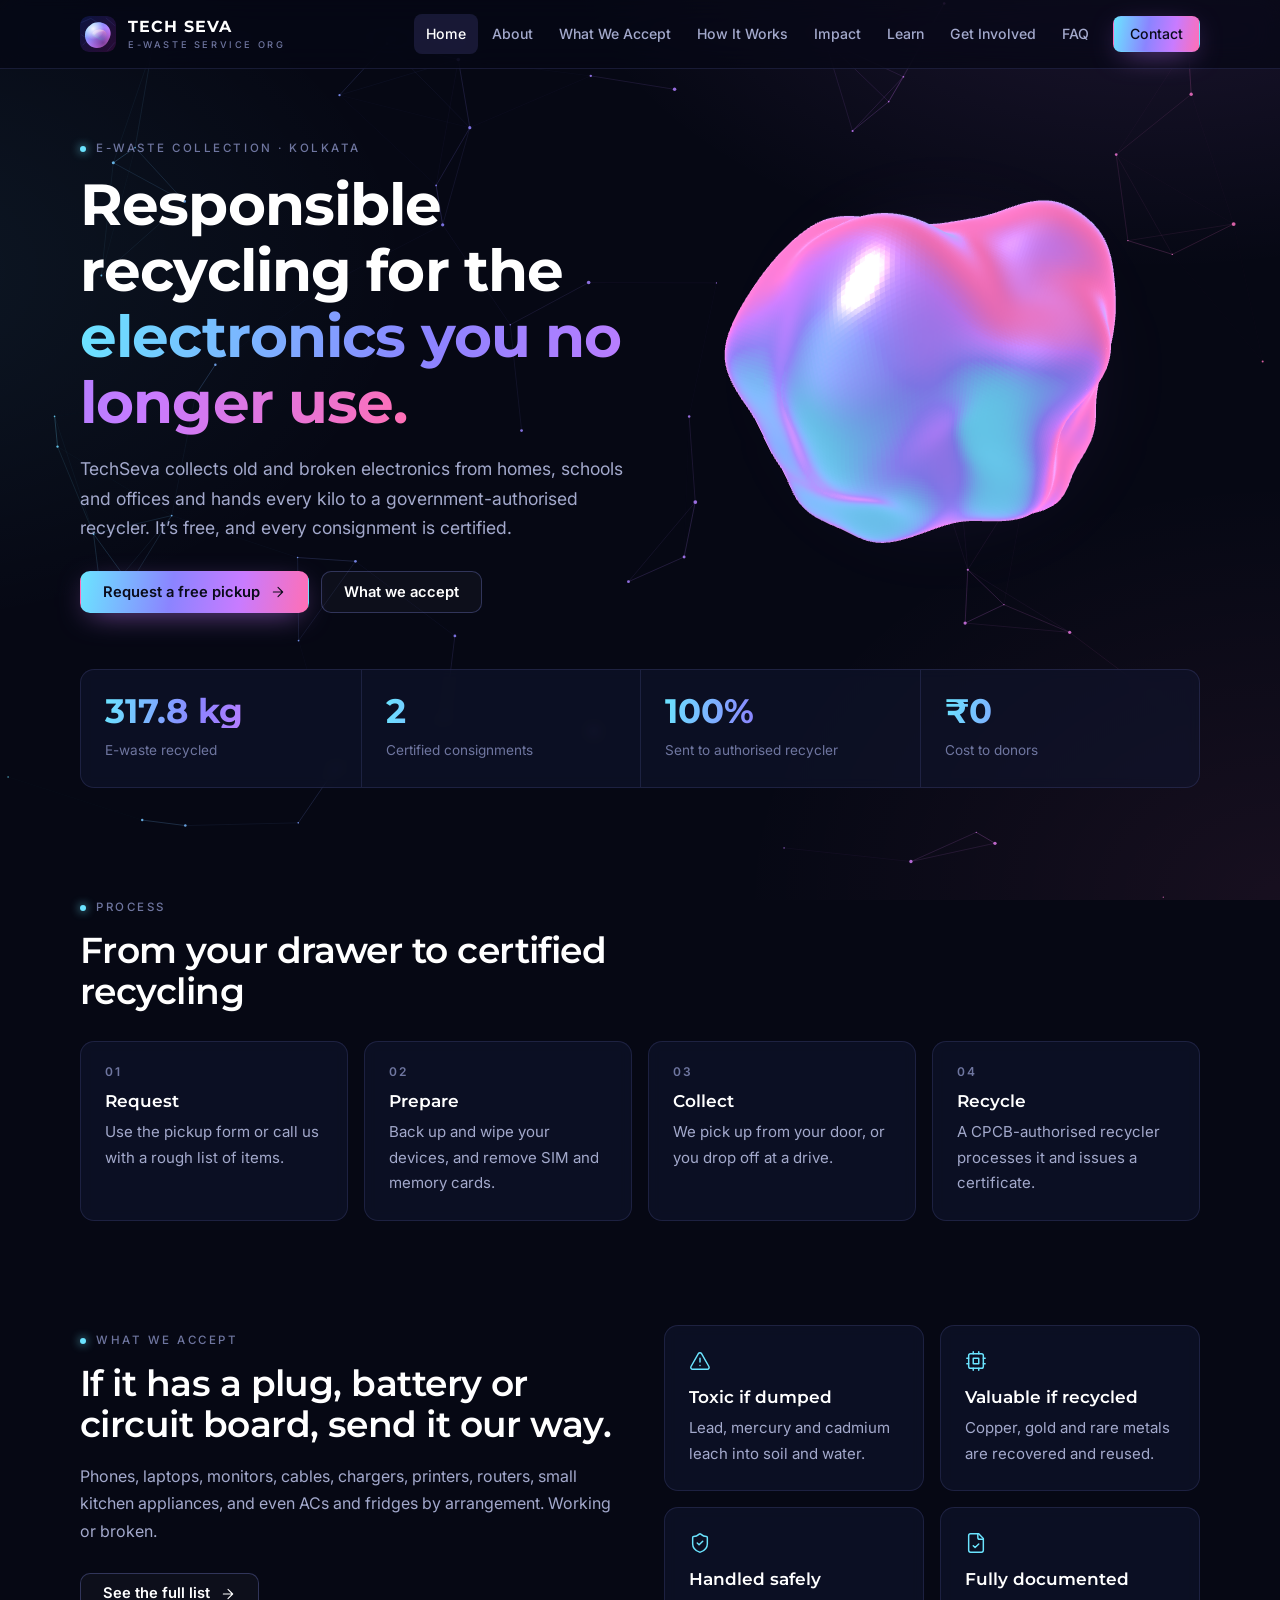
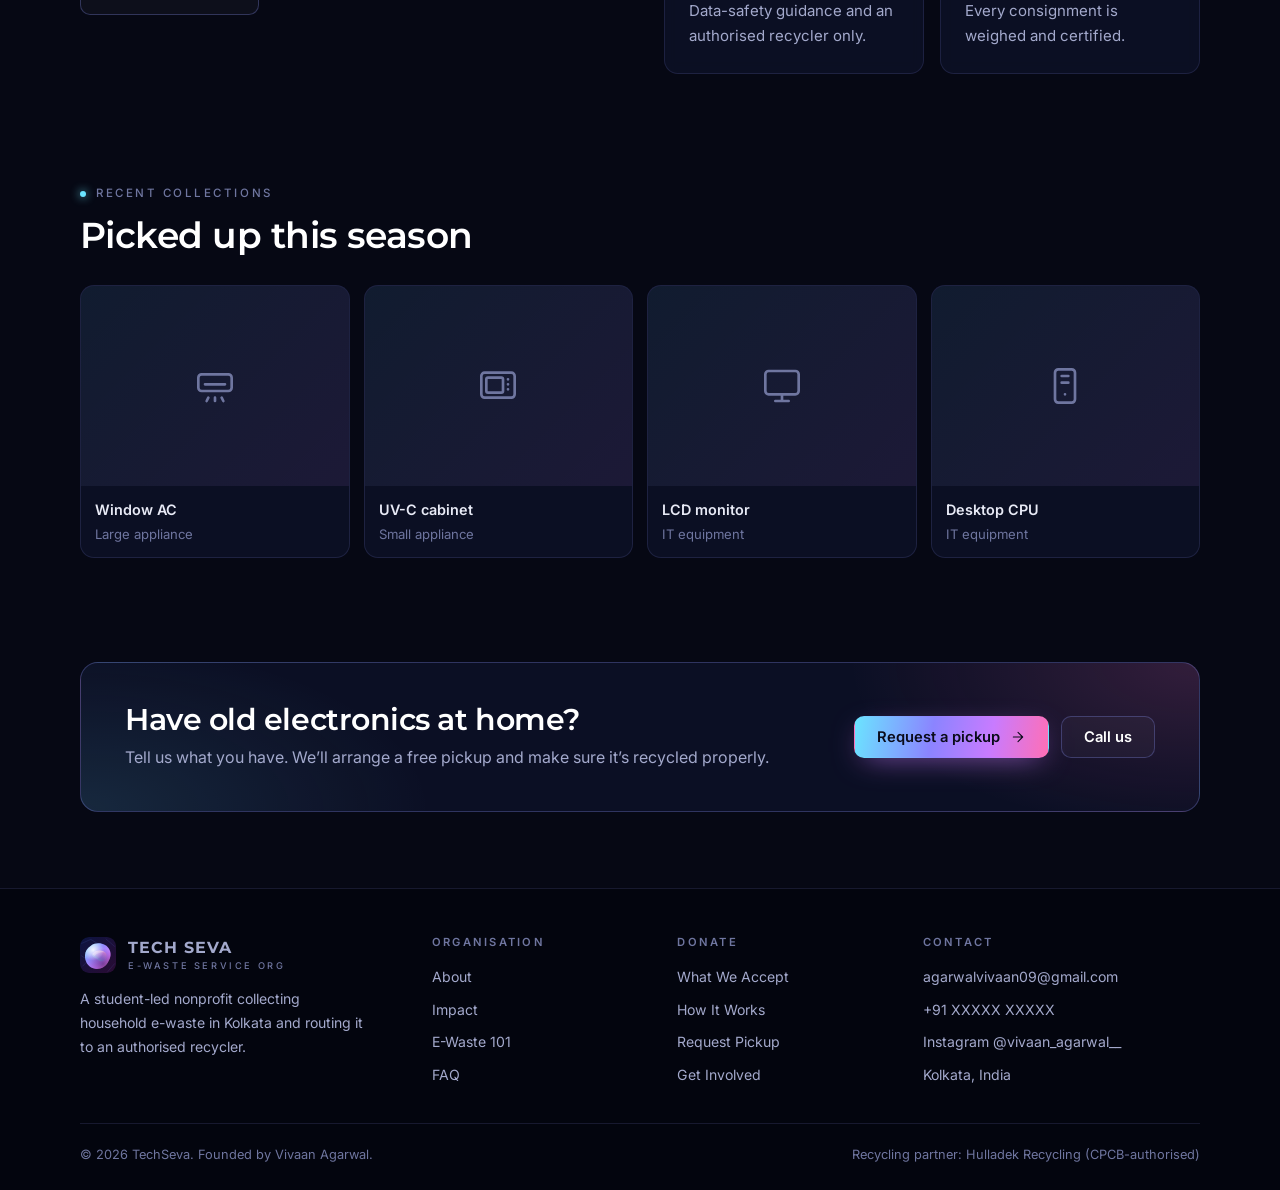
==== commit a968d938: "Redesign: dark neural-network theme, 3D iridescent blob, tighter pages - Animated connecting-node ba" ====
--- a/index.html
+++ b/index.html
@@ -3,30 +3,27 @@
 <head>
   <meta charset="utf-8">
   <meta name="viewport" content="width=device-width, initial-scale=1">
-  <title>TechSeva | Free E-Waste Collection & Responsible Recycling in Kolkata</title>
-  <meta name="description" content="TechSeva is a student-led nonprofit e-waste initiative in Kolkata. We collect old electronics from homes, schools and offices for certified, responsible recycling.">
-  <meta name="theme-color" content="#0b1440">
+  <title>TechSeva | E-Waste Collection & Recycling in Kolkata</title>
+  <meta name="description" content="TechSeva is a student-led nonprofit in Kolkata that collects old electronics from homes, schools and offices for certified, responsible recycling.">
+  <meta name="theme-color" content="#060814">
   <link rel="canonical" href="https://agarwalvivaan09-ai.github.io/techseva/">
   <meta property="og:type" content="website">
   <meta property="og:site_name" content="TechSeva">
-  <meta property="og:title" content="TechSeva | Free E-Waste Collection & Responsible Recycling in Kolkata">
-  <meta property="og:description" content="TechSeva is a student-led nonprofit e-waste initiative in Kolkata. We collect old electronics from homes, schools and offices for certified, responsible recycling.">
-  <meta property="og:image" content="https://agarwalvivaan09-ai.github.io/techseva/assets/img/logo-full.svg">
+  <meta property="og:title" content="TechSeva | E-Waste Collection & Recycling in Kolkata">
+  <meta property="og:description" content="TechSeva is a student-led nonprofit in Kolkata that collects old electronics from homes, schools and offices for certified, responsible recycling.">
   <link rel="icon" href="favicon.svg" type="image/svg+xml">
   <link rel="preconnect" href="https://fonts.googleapis.com">
   <link rel="preconnect" href="https://fonts.gstatic.com" crossorigin>
-  <link href="https://fonts.googleapis.com/css2?family=Inter:wght@400;500;600&family=Poppins:wght@500;600;700;800&display=swap" rel="stylesheet">
+  <link href="https://fonts.googleapis.com/css2?family=Inter:wght@400;500;600&family=Montserrat:wght@600;700;800&display=swap" rel="stylesheet">
   <link rel="stylesheet" href="assets/css/style.css">
 </head>
 <body>
+  <canvas id="net" aria-hidden="true"></canvas>
   <a class="skip" href="#main">Skip to content</a>
   <header class="site-header">
     <nav class="container nav" aria-label="Main">
-      <a class="brand" href="index.html" aria-label="TechSeva home">
-        <img src="assets/img/logo-mark.svg" alt="" width="42" height="42">
-        <span><span class="brand-name">TECH SEVA</span><span class="brand-tag">E-WASTE SERVICE ORG</span></span>
-      </a>
-      <button class="nav-toggle" aria-label="Open menu" aria-expanded="false" aria-controls="nav-links"><svg viewBox="0 0 24 24" fill="none" stroke="currentColor" stroke-width="2" stroke-linecap="round"><path d="M4 7h16M4 12h16M4 17h16"/></svg></button>
+      <a class="brand" href="index.html" aria-label="TechSeva home"><img src="assets/img/logo-mark.svg" alt="" width="36" height="36"><span><b>TECH SEVA</b><small>E-WASTE SERVICE ORG</small></span></a>
+      <button class="nav-toggle" aria-label="Open menu" aria-expanded="false" aria-controls="nav-links"><svg viewBox="0 0 24 24" fill="none" stroke="currentColor" stroke-width="1.6" stroke-linecap="round" stroke-linejoin="round"><path d="M4 7h16M4 12h16M4 17h16"/></svg></button>
       <ul class="nav-links" id="nav-links">
         <li><a href="index.html" aria-current="page">Home</a></li>
         <li><a href="about.html">About</a></li>
@@ -36,7 +33,7 @@
         <li><a href="learn.html">Learn</a></li>
         <li><a href="get-involved.html">Get Involved</a></li>
         <li><a href="faq.html">FAQ</a></li>
-        <li><a class="btn btn-primary" href="contact.html#pickup">Request Pickup</a></li>
+        <li><a class="btn btn-primary" href="contact.html">Contact</a></li>
       </ul>
     </nav>
   </header>
@@ -45,148 +42,86 @@
     <section class="hero">
       <div class="container hero-grid">
         <div>
-          <div class="eyebrow">Responsible e-waste recycling · Kolkata</div>
-          <h1>Give your old electronics a <span class="grad-text">responsible</span> end.</h1>
-          <p class="lead">TechSeva collects unused and broken electronics from homes, housing societies, schools and offices, and hands every kilo to a government-authorised recycler. Free, simple and fully documented.</p>
-          <div class="hero-actions">
-            <a class="btn btn-primary" href="contact.html#pickup">Request a free pickup <svg viewBox="0 0 24 24" width="18" height="18" fill="none" stroke="currentColor" stroke-width="2" stroke-linecap="round" stroke-linejoin="round"><path d="M5 12h14M12 5l7 7-7 7"/></svg></a>
-            <a class="btn btn-ghost" href="what-we-accept.html">See what we accept</a>
-          </div>
-          <div class="hero-trust">
-            <span><svg viewBox="0 0 24 24" fill="none" stroke="currentColor" stroke-width="2" stroke-linecap="round" stroke-linejoin="round"><path d="M20 6 9 17l-5-5"/></svg> Free collection</span>
-            <span><svg viewBox="0 0 24 24" fill="none" stroke="currentColor" stroke-width="2" stroke-linecap="round" stroke-linejoin="round"><path d="M20 6 9 17l-5-5"/></svg> CPCB-authorised recycler</span>
-            <span><svg viewBox="0 0 24 24" fill="none" stroke="currentColor" stroke-width="2" stroke-linecap="round" stroke-linejoin="round"><path d="M20 6 9 17l-5-5"/></svg> Recycling certificates</span>
+          <div class="label">E-waste collection · Kolkata</div>
+          <h1>Responsible recycling for the <span class="grad">electronics you no longer use.</span></h1>
+          <p class="lead">TechSeva collects old and broken electronics from homes, schools and offices and hands every kilo to a government-authorised recycler. It’s free, and every consignment is certified.</p>
+          <div class="actions">
+            <a class="btn btn-primary" href="contact.html#pickup">Request a free pickup <svg viewBox="0 0 24 24" fill="none" stroke="currentColor" stroke-width="1.6" stroke-linecap="round" stroke-linejoin="round"><path d="M5 12h14M12 5l7 7-7 7"/></svg></a>
+            <a class="btn btn-ghost" href="what-we-accept.html">What we accept</a>
           </div>
         </div>
-        <div class="hero-art">
-          <img src="assets/img/logo-full.svg" alt="TechSeva logo — E-Waste Service Org" width="440" height="440">
-          <div class="hero-badge b1"><strong class="grad-text">317+ kg</strong>e-waste recycled</div>
-          <div class="hero-badge b2"><strong>100%</strong>sent to authorised recycling</div>
+        <div class="blob-wrap" id="blob"><img src="assets/img/blob.svg" alt=""></div>
+      </div>
+    </section>
+
+    <section style="padding-top:8px">
+      <div class="container">
+        <div class="stats reveal">
+          <div class="stat"><b class="grad">317.8 kg</b><span>E-waste recycled</span></div>
+          <div class="stat"><b class="grad">2</b><span>Certified consignments</span></div>
+          <div class="stat"><b class="grad">100%</b><span>Sent to authorised recycler</span></div>
+          <div class="stat"><b class="grad">₹0</b><span>Cost to donors</span></div>
         </div>
       </div>
     </section>
 
     <section>
       <div class="container">
-        <div class="stats">
-          <div class="stat reveal"><strong class="grad-text"><span data-count="317">317</span>+ kg</strong><span>E-waste collected and certified as recycled</span></div>
-          <div class="stat reveal"><strong class="grad-text" data-count="2">2</strong><span>Documented collection drives with recycling certificates</span></div>
-          <div class="stat reveal"><strong class="grad-text">100%</strong><span>Handed to a CPCB-authorised recycler</span></div>
-          <div class="stat reveal"><strong class="grad-text">₹0</strong><span>Cost to donors, always</span></div>
+        <div class="head reveal">
+          <div class="label">Process</div>
+          <h2>From your drawer to certified recycling</h2>
+        </div>
+        <div class="grid g4">
+          <div class="card reveal"><span class="num">01</span><h3>Request</h3><p>Use the pickup form or call us with a rough list of items.</p></div>
+          <div class="card reveal"><span class="num">02</span><h3>Prepare</h3><p>Back up and wipe your devices, and remove SIM and memory cards.</p></div>
+          <div class="card reveal"><span class="num">03</span><h3>Collect</h3><p>We pick up from your door, or you drop off at a drive.</p></div>
+          <div class="card reveal"><span class="num">04</span><h3>Recycle</h3><p>A CPCB-authorised recycler processes it and issues a certificate.</p></div>
         </div>
       </div>
     </section>
 
-    <section class="section-alt">
+    <section>
       <div class="container split">
         <div class="reveal">
-          <div class="eyebrow">The problem</div>
-          <h2>The world’s fastest-growing waste stream is sitting in our drawers.</h2>
-          <p class="lead">In 2022 the world generated a record <strong>62 million tonnes</strong> of e-waste, and only <strong>22.3%</strong> of it was documented as properly collected and recycled.</p>
-          <p>Old phones, chargers and cables hold lead, mercury, cadmium and flame retardants that leak into soil and water when dumped or burned. They also hold copper, gold and other valuable metals that can be recovered and reused. TechSeva closes that gap, starting where the problem starts: our own homes.</p>
-          <a class="btn btn-outline" href="learn.html">Learn about e-waste <svg viewBox="0 0 24 24" width="18" height="18" fill="none" stroke="currentColor" stroke-width="2" stroke-linecap="round" stroke-linejoin="round"><path d="M5 12h14M12 5l7 7-7 7"/></svg></a>
+          <div class="label">What we accept</div>
+          <h2>If it has a plug, battery or circuit board, send it our way.</h2>
+          <p>Phones, laptops, monitors, cables, chargers, printers, routers, small kitchen appliances, and even ACs and fridges by arrangement. Working or broken.</p>
+          <div class="actions"><a class="btn btn-ghost" href="what-we-accept.html">See the full list <svg viewBox="0 0 24 24" fill="none" stroke="currentColor" stroke-width="1.6" stroke-linecap="round" stroke-linejoin="round"><path d="M5 12h14M12 5l7 7-7 7"/></svg></a></div>
         </div>
         <div class="grid g2 reveal">
-          <div class="card"><div class="icon" aria-hidden="true"><svg viewBox="0 0 24 24" fill="none" stroke="currentColor" stroke-width="2" stroke-linecap="round" stroke-linejoin="round"><path d="m21.7 18-8-14a2 2 0 0 0-3.5 0l-8 14A2 2 0 0 0 4 21h16a2 2 0 0 0 1.7-3z"/><path d="M12 9v4M12 17h.01"/></svg></div><h3>Toxic if dumped</h3><p>Heavy metals and chemicals pollute land, water and air when e-waste is burned or landfilled.</p></div>
-          <div class="card"><div class="icon" aria-hidden="true"><svg viewBox="0 0 24 24" fill="none" stroke="currentColor" stroke-width="2" stroke-linecap="round" stroke-linejoin="round"><rect x="4" y="4" width="16" height="16" rx="2"/><rect x="9" y="9" width="6" height="6"/><path d="M15 2v2M15 20v2M2 15h2M2 9h2M20 15h2M20 9h2M9 2v2M9 20v2"/></svg></div><h3>Valuable if recycled</h3><p>Copper, aluminium, gold and rare metals can be recovered and returned to manufacturing.</p></div>
-          <div class="card"><div class="icon" aria-hidden="true"><svg viewBox="0 0 24 24" fill="none" stroke="currentColor" stroke-width="2" stroke-linecap="round" stroke-linejoin="round"><path d="M20 13c0 5-3.5 7.5-7.7 9a1 1 0 0 1-.7 0C7.5 20.5 4 18 4 13V6a1 1 0 0 1 1-1c2 0 4.5-1.2 6.2-2.7a1.2 1.2 0 0 1 1.6 0C14.5 3.8 17 5 19 5a1 1 0 0 1 1 1z"/><path d="m9 12 2 2 4-4"/></svg></div><h3>Data at risk</h3><p>Old phones and drives often still hold personal data. They need careful handling.</p></div>
-          <div class="card"><div class="icon" aria-hidden="true"><svg viewBox="0 0 24 24" fill="none" stroke="currentColor" stroke-width="2" stroke-linecap="round" stroke-linejoin="round"><path d="m3 10 9-7 9 7v10a2 2 0 0 1-2 2H5a2 2 0 0 1-2-2z"/><path d="M9 22V12h6v10"/></svg></div><h3>Stored indefinitely</h3><p>Most households keep unused gadgets for years because they don’t know where to send them.</p></div>
+          <div class="card"><div class="ic" aria-hidden="true"><svg viewBox="0 0 24 24" fill="none" stroke="currentColor" stroke-width="1.6" stroke-linecap="round" stroke-linejoin="round"><path d="m21.7 18-8-14a2 2 0 0 0-3.5 0l-8 14A2 2 0 0 0 4 21h16a2 2 0 0 0 1.7-3z"/><path d="M12 9v4M12 17h.01"/></svg></div><h3>Toxic if dumped</h3><p>Lead, mercury and cadmium leach into soil and water.</p></div>
+          <div class="card"><div class="ic" aria-hidden="true"><svg viewBox="0 0 24 24" fill="none" stroke="currentColor" stroke-width="1.6" stroke-linecap="round" stroke-linejoin="round"><rect x="4" y="4" width="16" height="16" rx="2"/><rect x="9" y="9" width="6" height="6"/><path d="M15 2v2M15 20v2M2 15h2M2 9h2M20 15h2M20 9h2M9 2v2M9 20v2"/></svg></div><h3>Valuable if recycled</h3><p>Copper, gold and rare metals are recovered and reused.</p></div>
+          <div class="card"><div class="ic" aria-hidden="true"><svg viewBox="0 0 24 24" fill="none" stroke="currentColor" stroke-width="1.6" stroke-linecap="round" stroke-linejoin="round"><path d="M20 13c0 5-3.5 7.5-7.7 9a1 1 0 0 1-.7 0C7.5 20.5 4 18 4 13V6a1 1 0 0 1 1-1c2 0 4.5-1.2 6.2-2.7a1.2 1.2 0 0 1 1.6 0C14.5 3.8 17 5 19 5a1 1 0 0 1 1 1z"/><path d="m9 12 2 2 4-4"/></svg></div><h3>Handled safely</h3><p>Data-safety guidance and an authorised recycler only.</p></div>
+          <div class="card"><div class="ic" aria-hidden="true"><svg viewBox="0 0 24 24" fill="none" stroke="currentColor" stroke-width="1.6" stroke-linecap="round" stroke-linejoin="round"><path d="M15 2H6a2 2 0 0 0-2 2v16a2 2 0 0 0 2 2h12a2 2 0 0 0 2-2V7z"/><path d="M14 2v4a2 2 0 0 0 2 2h4M9 15l2 2 4-4"/></svg></div><h3>Fully documented</h3><p>Every consignment is weighed and certified.</p></div>
         </div>
       </div>
     </section>
 
     <section>
       <div class="container">
-        <div class="section-head center reveal">
-          <div class="eyebrow">How it works</div>
-          <h2>Four steps from clutter to certified recycling</h2>
-          <p class="lead">We’ve kept it simple. You tell us what you have, and we handle the rest.</p>
-        </div>
-        <div class="grid g4 steps">
-          <div class="card step reveal"><h3>Tell us</h3><p>Fill in the pickup form or call us with a rough list of items and your location.</p></div>
-          <div class="card step reveal"><h3>Prepare</h3><p>Back up and wipe your data, remove SIM and memory cards, and bag small items together.</p></div>
-          <div class="card step reveal"><h3>We collect</h3><p>We pick up at a time that suits you, or you drop off at a collection drive.</p></div>
-          <div class="card step reveal"><h3>Certified recycling</h3><p>Everything goes to Hulladek Recycling, a CPCB-authorised recycler, and we receive a recycling certificate.</p></div>
-        </div>
-        <p class="center mt-2"><a class="btn btn-outline" href="how-it-works.html">Full process &amp; guidelines <svg viewBox="0 0 24 24" width="18" height="18" fill="none" stroke="currentColor" stroke-width="2" stroke-linecap="round" stroke-linejoin="round"><path d="M5 12h14M12 5l7 7-7 7"/></svg></a></p>
-      </div>
-    </section>
-
-    <section class="section-dark">
-      <div class="container">
-        <div class="section-head reveal">
-          <div class="eyebrow">What we accept</div>
-          <h2>If it has a plug, battery or circuit board, we probably take it.</h2>
-        </div>
-        <div class="grid g4">
-          <div class="card reveal"><div class="icon" aria-hidden="true"><svg viewBox="0 0 24 24" fill="none" stroke="currentColor" stroke-width="2" stroke-linecap="round" stroke-linejoin="round"><rect x="5" y="2" width="14" height="20" rx="2"/><path d="M12 18h.01"/></svg></div><h3>Phones &amp; tablets</h3><p>Mobiles, feature phones, tablets, e-readers.</p></div>
-          <div class="card reveal"><div class="icon" aria-hidden="true"><svg viewBox="0 0 24 24" fill="none" stroke="currentColor" stroke-width="2" stroke-linecap="round" stroke-linejoin="round"><rect x="3" y="4" width="18" height="12" rx="2"/><path d="M2 20h20"/></svg></div><h3>Computers</h3><p>Laptops, desktops, CPUs, keyboards, mice, hard drives.</p></div>
-          <div class="card reveal"><div class="icon" aria-hidden="true"><svg viewBox="0 0 24 24" fill="none" stroke="currentColor" stroke-width="2" stroke-linecap="round" stroke-linejoin="round"><rect x="2" y="3" width="20" height="14" rx="2"/><path d="M8 21h8M12 17v4"/></svg></div><h3>Screens &amp; TVs</h3><p>LCD/LED monitors and televisions.</p></div>
-          <div class="card reveal"><div class="icon" aria-hidden="true"><svg viewBox="0 0 24 24" fill="none" stroke="currentColor" stroke-width="2" stroke-linecap="round" stroke-linejoin="round"><path d="M17 21v-2a1 1 0 0 1-1-1v-1a2 2 0 0 1 2-2h2a2 2 0 0 1 2 2v1a1 1 0 0 1-1 1v2M19 15V6.5a3.5 3.5 0 0 0-7 0v11a3.5 3.5 0 0 1-7 0V9M7 3v2a1 1 0 0 1 1 1v1a2 2 0 0 1-2 2H4a2 2 0 0 1-2-2V6a1 1 0 0 1 1-1V3"/></svg></div><h3>Cables &amp; chargers</h3><p>Wires, adapters, power banks, extension boards.</p></div>
-          <div class="card reveal"><div class="icon" aria-hidden="true"><svg viewBox="0 0 24 24" fill="none" stroke="currentColor" stroke-width="2" stroke-linecap="round" stroke-linejoin="round"><path d="M6 9V2h12v7M6 18H4a2 2 0 0 1-2-2v-5a2 2 0 0 1 2-2h16a2 2 0 0 1 2 2v5a2 2 0 0 1-2 2h-2"/><rect x="6" y="14" width="12" height="8"/></svg></div><h3>Office equipment</h3><p>Printers, scanners, routers, modems, UPS units.</p></div>
-          <div class="card reveal"><div class="icon" aria-hidden="true"><svg viewBox="0 0 24 24" fill="none" stroke="currentColor" stroke-width="2" stroke-linecap="round" stroke-linejoin="round"><rect x="2" y="4" width="20" height="15" rx="2"/><rect x="5" y="7" width="10" height="9" rx="1"/><path d="M18 8h.01M18 11h.01M18 14h.01"/></svg></div><h3>Small appliances</h3><p>Microwaves, toasters, irons, mixers, kettles.</p></div>
-          <div class="card reveal"><div class="icon" aria-hidden="true"><svg viewBox="0 0 24 24" fill="none" stroke="currentColor" stroke-width="2" stroke-linecap="round" stroke-linejoin="round"><rect x="2" y="5" width="20" height="10" rx="2"/><path d="M6 11h12M8 19l-1 2M12 19v2M16 19l1 2"/></svg></div><h3>Large appliances</h3><p>ACs, fridges, washing machines (by arrangement).</p></div>
-          <div class="card reveal"><div class="icon" aria-hidden="true"><svg viewBox="0 0 24 24" fill="none" stroke="currentColor" stroke-width="2" stroke-linecap="round" stroke-linejoin="round"><path d="M12 22v-5M9 8V2M15 8V2M18 8v5a4 4 0 0 1-4 4h-4a4 4 0 0 1-4-4V8z"/></svg></div><h3>Everything else</h3><p>Speakers, remotes, cameras, toys with circuits, and more.</p></div>
-        </div>
-        <p class="mt-2"><a class="btn btn-light" href="what-we-accept.html">Full list &amp; what we can’t take <svg viewBox="0 0 24 24" width="18" height="18" fill="none" stroke="currentColor" stroke-width="2" stroke-linecap="round" stroke-linejoin="round"><path d="M5 12h14M12 5l7 7-7 7"/></svg></a></p>
-      </div>
-    </section>
-
-    <section>
-      <div class="container">
-        <div class="section-head reveal">
-          <div class="eyebrow">Recent collections</div>
-          <h2>From homes and offices to the recycler</h2>
-          <p class="lead">A few of the items picked up during our latest drive, from a window AC to an old desktop setup.</p>
+        <div class="head reveal">
+          <div class="label">Recent collections</div>
+          <h2>Picked up this season</h2>
         </div>
         <div class="gallery">
-          <figure class="shot reveal">
-            <div class="frame"><span class="ph" aria-hidden="true"><svg viewBox="0 0 24 24" fill="none" stroke="currentColor" stroke-width="2" stroke-linecap="round" stroke-linejoin="round"><rect x="2" y="5" width="20" height="10" rx="2"/><path d="M6 11h12M8 19l-1 2M12 19v2M16 19l1 2"/></svg></span><img src="assets/img/collection-ac.jpg" alt="Window air conditioner collected by TechSeva" loading="lazy" style="position:absolute;inset:0"></div>
-            <figcaption><strong>Window air conditioner</strong>Large appliance — collected for dismantling</figcaption>
-          </figure>
-          <figure class="shot reveal">
-            <div class="frame"><span class="ph" aria-hidden="true"><svg viewBox="0 0 24 24" fill="none" stroke="currentColor" stroke-width="2" stroke-linecap="round" stroke-linejoin="round"><rect x="2" y="4" width="20" height="15" rx="2"/><rect x="5" y="7" width="10" height="9" rx="1"/><path d="M18 8h.01M18 11h.01M18 14h.01"/></svg></span><img src="assets/img/collection-uv-cabinet.jpg" alt="UV-C disinfection cabinet collected by TechSeva" loading="lazy" style="position:absolute;inset:0"></div>
-            <figcaption><strong>UV-C disinfection cabinet</strong>Small household appliance</figcaption>
-          </figure>
-          <figure class="shot reveal">
-            <div class="frame"><span class="ph" aria-hidden="true"><svg viewBox="0 0 24 24" fill="none" stroke="currentColor" stroke-width="2" stroke-linecap="round" stroke-linejoin="round"><rect x="2" y="3" width="20" height="14" rx="2"/><path d="M8 21h8M12 17v4"/></svg></span><img src="assets/img/collection-monitor.jpg" alt="LCD computer monitor collected by TechSeva" loading="lazy" style="position:absolute;inset:0"></div>
-            <figcaption><strong>LCD computer monitor</strong>IT equipment — screens handled separately</figcaption>
-          </figure>
-          <figure class="shot reveal">
-            <div class="frame"><span class="ph" aria-hidden="true"><svg viewBox="0 0 24 24" fill="none" stroke="currentColor" stroke-width="2" stroke-linecap="round" stroke-linejoin="round"><rect x="6" y="2" width="12" height="20" rx="2"/><path d="M10 6h4M10 10h4M12 17h.01"/></svg></span><img src="assets/img/collection-cpu.jpg" alt="Desktop CPU cabinet collected by TechSeva" loading="lazy" style="position:absolute;inset:0"></div>
-            <figcaption><strong>Desktop CPU cabinet</strong>IT equipment — routed for data-safe recycling</figcaption>
-          </figure>
-        </div>
-      </div>
-    </section>
-
-    <section class="section-alt">
-      <div class="container split">
-        <div class="panel reveal">
-          <p class="eyebrow">Our story</p>
-          <p class="quote">“It started with a drawer full of old cables and broken gadgets. If I had this much e-waste lying around, so did everyone else.”</p>
-          <p class="mb-0">Vivaan Agarwal, Founder</p>
-        </div>
-        <div class="reveal">
-          <div class="eyebrow">About TechSeva</div>
-          <h2>Small, local, and fully accountable.</h2>
-          <p>TechSeva (<em>seva</em> means service) began as a student-led effort to collect e-waste from family, friends and neighbours. It has grown into a repeatable system of outreach, collection, logistics and certified recycling.</p>
-          <p>Every drive is weighed and documented, and every kilo is backed by a certificate from our recycling partner.</p>
-          <a class="btn btn-outline" href="about.html">Read our story <svg viewBox="0 0 24 24" width="18" height="18" fill="none" stroke="currentColor" stroke-width="2" stroke-linecap="round" stroke-linejoin="round"><path d="M5 12h14M12 5l7 7-7 7"/></svg></a>
+          <figure class="shot reveal"><div class="frame" aria-hidden="true"><svg viewBox="0 0 24 24" fill="none" stroke="currentColor" stroke-width="1.6" stroke-linecap="round" stroke-linejoin="round"><rect x="2" y="5" width="20" height="10" rx="2"/><path d="M6 11h12M8 19l-1 2M12 19v2M16 19l1 2"/></svg><img src="assets/img/collection-ac.jpg" alt="Window AC collected by TechSeva" loading="lazy"></div><figcaption><b>Window AC</b>Large appliance</figcaption></figure>
+          <figure class="shot reveal"><div class="frame" aria-hidden="true"><svg viewBox="0 0 24 24" fill="none" stroke="currentColor" stroke-width="1.6" stroke-linecap="round" stroke-linejoin="round"><rect x="2" y="4" width="20" height="15" rx="2"/><rect x="5" y="7" width="10" height="9" rx="1"/><path d="M18 8h.01M18 11h.01M18 14h.01"/></svg><img src="assets/img/collection-uv-cabinet.jpg" alt="UV-C cabinet collected by TechSeva" loading="lazy"></div><figcaption><b>UV-C cabinet</b>Small appliance</figcaption></figure>
+          <figure class="shot reveal"><div class="frame" aria-hidden="true"><svg viewBox="0 0 24 24" fill="none" stroke="currentColor" stroke-width="1.6" stroke-linecap="round" stroke-linejoin="round"><rect x="2" y="3" width="20" height="14" rx="2"/><path d="M8 21h8M12 17v4"/></svg><img src="assets/img/collection-monitor.jpg" alt="LCD monitor collected by TechSeva" loading="lazy"></div><figcaption><b>LCD monitor</b>IT equipment</figcaption></figure>
+          <figure class="shot reveal"><div class="frame" aria-hidden="true"><svg viewBox="0 0 24 24" fill="none" stroke="currentColor" stroke-width="1.6" stroke-linecap="round" stroke-linejoin="round"><rect x="6" y="2" width="12" height="20" rx="2"/><path d="M10 6h4M10 10h4M12 17h.01"/></svg><img src="assets/img/collection-cpu.jpg" alt="Desktop CPU collected by TechSeva" loading="lazy"></div><figcaption><b>Desktop CPU</b>IT equipment</figcaption></figure>
         </div>
       </div>
     </section>
 
     <section>
       <div class="container">
-        <div class="cta-band reveal">
+        <div class="cta reveal">
           <div>
-            <h2>Got a drawer full of old electronics?</h2>
-            <p>Tell us what you have. We’ll arrange a free pickup or drop-off and make sure it’s recycled responsibly.</p>
+            <h2>Have old electronics at home?</h2>
+            <p>Tell us what you have. We’ll arrange a free pickup and make sure it’s recycled properly.</p>
           </div>
-          <div class="actions">
-            <a class="btn btn-light" href="contact.html#pickup">Request a pickup <svg viewBox="0 0 24 24" width="18" height="18" fill="none" stroke="currentColor" stroke-width="2" stroke-linecap="round" stroke-linejoin="round"><path d="M5 12h14M12 5l7 7-7 7"/></svg></a>
-            <a class="btn btn-ghost" href="tel:+910000000000">Call +91 XXXXX XXXXX</a>
+          <div class="actions" style="margin:0">
+            <a class="btn btn-primary" href="contact.html#pickup">Request a pickup <svg viewBox="0 0 24 24" fill="none" stroke="currentColor" stroke-width="1.6" stroke-linecap="round" stroke-linejoin="round"><path d="M5 12h14M12 5l7 7-7 7"/></svg></a>
+            <a class="btn btn-ghost" href="tel:+910000000000">Call us</a>
           </div>
         </div>
       </div>
@@ -196,34 +131,35 @@
   <footer class="site-footer">
     <div class="container">
       <div class="footer-grid">
-        <div class="footer-brand">
-          <a class="brand" href="index.html"><img src="assets/img/logo-mark.svg" alt="" width="42" height="42"><span><span class="brand-name">TECH SEVA</span><span class="brand-tag">E-WASTE SERVICE ORG</span></span></a>
-          <p>A student-led, community-driven nonprofit initiative collecting household e-waste in Kolkata and routing it to an authorised recycler.</p>
+        <div>
+          <a class="brand" href="index.html"><img src="assets/img/logo-mark.svg" alt="" width="36" height="36"><span><b>TECH SEVA</b><small>E-WASTE SERVICE ORG</small></span></a>
+          <p>A student-led nonprofit collecting household e-waste in Kolkata and routing it to an authorised recycler.</p>
         </div>
         <div>
-          <h4>Explore</h4>
+          <h4>Organisation</h4>
           <ul>
-            <li><a href="about.html">About Us</a></li>
-            <li><a href="what-we-accept.html">What We Accept</a></li>
-            <li><a href="how-it-works.html">How It Works</a></li>
-            <li><a href="impact.html">Impact &amp; Certificates</a></li>
-          </ul>
-        </div>
-        <div>
-          <h4>Get Involved</h4>
-          <ul>
-            <li><a href="get-involved.html">Volunteer</a></li>
-            <li><a href="get-involved.html#drives">Host a Drive</a></li>
+            <li><a href="about.html">About</a></li>
+            <li><a href="impact.html">Impact</a></li>
             <li><a href="learn.html">E-Waste 101</a></li>
             <li><a href="faq.html">FAQ</a></li>
           </ul>
         </div>
         <div>
+          <h4>Donate</h4>
+          <ul>
+            <li><a href="what-we-accept.html">What We Accept</a></li>
+            <li><a href="how-it-works.html">How It Works</a></li>
+            <li><a href="contact.html#pickup">Request Pickup</a></li>
+            <li><a href="get-involved.html">Get Involved</a></li>
+          </ul>
+        </div>
+        <div>
           <h4>Contact</h4>
           <ul>
-            <li><a href="mailto:mist2k26@gmail.com">mist2k26@gmail.com</a></li>
+            <li><a href="mailto:agarwalvivaan09@gmail.com">agarwalvivaan09@gmail.com</a></li>
             <li><a href="tel:+910000000000">+91 XXXXX XXXXX</a></li>
-            <li>Kolkata, West Bengal, India</li>
+            <li><a href="https://www.instagram.com/vivaan_agarwal__/" target="_blank" rel="noopener">Instagram @vivaan_agarwal__</a></li>
+            <li>Kolkata, India</li>
           </ul>
         </div>
       </div>
@@ -233,6 +169,8 @@
       </div>
     </div>
   </footer>
+  <script src="assets/js/vendor/three.min.js" defer></script>
+  <script src="assets/js/blob.js" defer></script>
   <script src="assets/js/main.js" defer></script>
 </body>
 </html>
--- a/assets/css/style.css
+++ b/assets/css/style.css
@@ -1,341 +1,246 @@
 /* =========================================================
    TechSeva — E-Waste Service Org
+   Dark / neural-network theme
    ========================================================= */
 :root {
-  --navy-950: #070b24;
-  --navy-900: #0b1440;
-  --navy-800: #141c52;
-  --plum-900: #2a0b33;
-  --ink: #0e1330;
-  --ink-soft: #4a5072;
-  --muted: #6b7194;
-  --line: #e4e6f2;
-  --paper: #ffffff;
-  --paper-2: #f6f7fc;
-  --cyan: #46d9f0;
-  --violet: #7c6cff;
-  --orchid: #c46bff;
-  --pink: #ff6fbf;
-  --green: #16a36a;
-  --red: #e0475a;
-  --grad: linear-gradient(120deg, var(--cyan) 0%, var(--violet) 40%, var(--orchid) 70%, var(--pink) 100%);
-  --radius: 18px;
-  --radius-sm: 12px;
-  --shadow: 0 10px 30px -12px rgba(14, 19, 48, .18);
-  --shadow-lg: 0 30px 60px -20px rgba(14, 19, 48, .35);
-  --max: 1180px;
-  --font-head: "Poppins", system-ui, sans-serif;
-  --font-body: "Inter", system-ui, -apple-system, "Segoe UI", sans-serif;
+  --bg: #060814;
+  --surface: rgba(18, 22, 48, .55);
+  --surface-solid: #10142c;
+  --line: rgba(140, 150, 255, .14);
+  --line-strong: rgba(140, 150, 255, .28);
+  --text: #e8eaf6;
+  --text-2: #a3a9cc;
+  --text-3: #6f76a0;
+  --cyan: #6be4ff;
+  --violet: #8b84ff;
+  --orchid: #c87bff;
+  --pink: #ff6fb5;
+  --grad: linear-gradient(100deg, var(--cyan), var(--violet) 40%, var(--orchid) 70%, var(--pink));
+  --radius: 14px;
+  --max: 1120px;
+  --head: "Montserrat", system-ui, sans-serif;
+  --body: "Inter", system-ui, -apple-system, "Segoe UI", sans-serif;
 }
 
 *, *::before, *::after { box-sizing: border-box; }
 html { scroll-behavior: smooth; -webkit-text-size-adjust: 100%; }
 body {
-  margin: 0;
-  font-family: var(--font-body);
-  font-size: 16.5px;
-  line-height: 1.65;
-  color: var(--ink);
-  background: var(--paper);
+  margin: 0; min-height: 100vh;
+  font: 400 16px/1.7 var(--body);
+  color: var(--text);
+  background:
+    radial-gradient(1000px 600px at 90% -10%, rgba(200, 123, 255, .13), transparent 60%),
+    radial-gradient(900px 600px at -10% 30%, rgba(107, 228, 255, .07), transparent 60%),
+    radial-gradient(900px 700px at 100% 100%, rgba(255, 111, 181, .07), transparent 60%),
+    var(--bg);
+  background-attachment: fixed;
   -webkit-font-smoothing: antialiased;
 }
-img, svg { max-width: 100%; display: block; }
-a { color: var(--violet); text-decoration: none; }
-a:hover { text-decoration: underline; }
-h1, h2, h3, h4 { font-family: var(--font-head); line-height: 1.15; margin: 0 0 .5em; letter-spacing: -.02em; }
-h1 { font-size: clamp(2.3rem, 5.5vw, 4rem); font-weight: 800; }
-h2 { font-size: clamp(1.8rem, 3.6vw, 2.6rem); font-weight: 700; }
-h3 { font-size: 1.2rem; font-weight: 600; }
-p { margin: 0 0 1em; }
-ul { padding-left: 1.2em; }
+#net { position: fixed; inset: 0; width: 100%; height: 100%; z-index: 0; pointer-events: none; }
+.site-header, main, .site-footer { position: relative; z-index: 1; }
+.site-header { z-index: 50; }
+
+img, svg, canvas { display: block; max-width: 100%; }
+a { color: var(--cyan); text-decoration: none; }
+a:hover { color: #fff; }
+h1, h2, h3 { font-family: var(--head); color: #fff; margin: 0 0 .5em; letter-spacing: -.015em; line-height: 1.15; }
+h1 { font-size: clamp(2.2rem, 5vw, 3.6rem); font-weight: 700; }
+h2 { font-size: clamp(1.6rem, 3vw, 2.25rem); font-weight: 600; }
+h3 { font-size: 1.05rem; font-weight: 600; letter-spacing: 0; }
+p { margin: 0 0 1em; color: var(--text-2); }
+strong { color: var(--text); font-weight: 600; }
+ul { padding-left: 1.2em; color: var(--text-2); }
 
 .container { width: min(100% - 32px, var(--max)); margin-inline: auto; }
-.skip { position: absolute; left: -999px; top: 8px; background: #fff; padding: 8px 14px; border-radius: 8px; z-index: 100; }
+.skip { position: absolute; left: -999px; top: 8px; background: #fff; color: #000; padding: 8px 14px; border-radius: 8px; z-index: 100; }
 .skip:focus { left: 16px; }
-
-.grad-text { background: var(--grad); -webkit-background-clip: text; background-clip: text; color: transparent; }
-.eyebrow {
-  display: inline-flex; align-items: center; gap: 8px;
-  font: 600 .78rem/1 var(--font-head); letter-spacing: .16em; text-transform: uppercase;
-  color: var(--violet); margin-bottom: 14px;
-}
-.eyebrow::before { content: ""; width: 22px; height: 2px; background: var(--grad); border-radius: 2px; }
-.lead { font-size: 1.15rem; color: var(--ink-soft); max-width: 62ch; }
+.grad { background: var(--grad); -webkit-background-clip: text; background-clip: text; color: transparent; }
+
+.label {
+  display: inline-flex; align-items: center; gap: 10px; margin-bottom: 16px;
+  font: 500 .72rem/1 var(--body); letter-spacing: .22em; text-transform: uppercase; color: var(--text-3);
+}
+.label::before { content: ""; width: 6px; height: 6px; border-radius: 50%; background: var(--cyan); box-shadow: 0 0 10px var(--cyan); }
+.lead { font-size: 1.1rem; color: var(--text-2); max-width: 60ch; }
 
 /* ---------- Buttons ---------- */
 .btn {
-  display: inline-flex; align-items: center; justify-content: center; gap: 8px;
-  padding: 13px 24px; border-radius: 999px; border: 0; cursor: pointer;
-  font: 600 .98rem/1 var(--font-head); text-decoration: none !important;
-  transition: transform .15s ease, box-shadow .2s ease, background .2s;
-}
-.btn:hover { transform: translateY(-2px); }
-.btn-primary { background: var(--grad); color: #fff; box-shadow: 0 10px 24px -8px rgba(124, 108, 255, .6); }
-.btn-light { background: #fff; color: var(--ink); }
-.btn-ghost { background: transparent; color: #fff; border: 1.5px solid rgba(255,255,255,.35); }
-.btn-ghost:hover { border-color: #fff; }
-.btn-outline { background: transparent; color: var(--ink); border: 1.5px solid var(--line); }
-.btn-outline:hover { border-color: var(--violet); color: var(--violet); }
+  display: inline-flex; align-items: center; gap: 10px; padding: 12px 22px; border-radius: 10px;
+  font: 600 .92rem/1 var(--body); border: 1px solid transparent; cursor: pointer;
+  transition: transform .15s, box-shadow .2s, border-color .2s, background .2s; color: #fff;
+}
+.btn svg { width: 16px; height: 16px; }
+.btn:hover { transform: translateY(-1px); color: #fff; }
+.btn-primary { background: var(--grad); color: #0a0b1a; box-shadow: 0 8px 30px -10px rgba(200,123,255,.7); }
+.btn-primary:hover { color: #0a0b1a; box-shadow: 0 10px 36px -8px rgba(200,123,255,.9); }
+.btn-ghost { background: rgba(255,255,255,.03); border-color: var(--line-strong); }
+.btn-ghost:hover { border-color: var(--cyan); background: rgba(107,228,255,.06); }
 
 /* ---------- Header ---------- */
-.site-header {
-  position: sticky; top: 0; z-index: 50;
-  background: rgba(7, 11, 36, .86); backdrop-filter: saturate(1.4) blur(14px);
-  border-bottom: 1px solid rgba(255,255,255,.08);
-}
-.nav { display: flex; align-items: center; justify-content: space-between; height: 72px; gap: 20px; }
-.brand { display: flex; align-items: center; gap: 12px; color: #fff; text-decoration: none !important; }
-.brand img { width: 42px; height: 42px; border-radius: 11px; }
-.brand-name { font: 800 1.2rem/1 var(--font-head); letter-spacing: .02em; }
-.brand-tag { display: block; font: 500 .64rem/1 var(--font-body); letter-spacing: .22em; color: #aab3e6; margin-top: 5px; }
-.nav-links { display: flex; align-items: center; gap: 4px; list-style: none; margin: 0; padding: 0; }
-.nav-links a {
-  color: #d6dbff; font: 500 .93rem/1 var(--font-body); padding: 10px 12px; border-radius: 10px;
-  text-decoration: none !important; transition: background .2s, color .2s;
-}
-.nav-links a:hover { background: rgba(255,255,255,.08); color: #fff; }
-.nav-links a[aria-current="page"] { color: #fff; background: rgba(124,108,255,.25); }
-.nav-links .btn { padding: 11px 18px; margin-left: 8px; color: #fff; }
-.nav-toggle { display: none; background: none; border: 0; color: #fff; padding: 8px; cursor: pointer; }
-.nav-toggle svg { width: 28px; height: 28px; }
-
-@media (max-width: 980px) {
+.site-header { position: sticky; top: 0; background: rgba(6, 8, 20, .72); backdrop-filter: blur(14px) saturate(1.3); -webkit-backdrop-filter: blur(14px) saturate(1.3); border-bottom: 1px solid var(--line); }
+.nav { display: flex; align-items: center; justify-content: space-between; height: 68px; gap: 20px; }
+.brand { display: flex; align-items: center; gap: 12px; color: #fff; }
+.brand img { width: 36px; height: 36px; border-radius: 9px; }
+.brand b { display: block; font: 700 1rem/1 var(--head); letter-spacing: .06em; }
+.brand small { display: block; font: 500 .58rem/1 var(--body); letter-spacing: .28em; color: var(--text-3); margin-top: 5px; }
+.nav-links { display: flex; align-items: center; gap: 2px; list-style: none; margin: 0; padding: 0; }
+.nav-links a { display: block; color: var(--text-2); font-size: .88rem; font-weight: 500; padding: 8px 12px; border-radius: 8px; }
+.nav-links a:hover { color: #fff; }
+.nav-links a[aria-current="page"] { color: #fff; background: rgba(139,132,255,.14); }
+.nav-links .btn { margin-left: 10px; padding: 10px 16px; color: #0a0b1a; }
+.nav-toggle { display: none; background: none; border: 0; color: #fff; padding: 6px; cursor: pointer; }
+.nav-toggle svg { width: 26px; height: 26px; }
+@media (max-width: 940px) {
   .nav-toggle { display: block; }
-  .nav-links {
-    position: absolute; top: 72px; left: 0; right: 0; flex-direction: column; align-items: stretch;
-    background: var(--navy-950); padding: 12px 16px 20px; gap: 2px;
-    border-bottom: 1px solid rgba(255,255,255,.1);
-    display: none;
-  }
+  .nav-links { display: none; position: absolute; top: 68px; left: 0; right: 0; flex-direction: column; align-items: stretch; padding: 10px 16px 18px; background: rgba(6,8,20,.97); border-bottom: 1px solid var(--line); }
   .nav-links.open { display: flex; }
-  .nav-links a { padding: 14px 12px; font-size: 1rem; }
-  .nav-links .btn { margin: 10px 0 0; }
+  .nav-links a { padding: 13px 10px; font-size: .98rem; }
+  .nav-links .btn { margin: 10px 0 0; justify-content: center; }
 }
 
 /* ---------- Hero ---------- */
-.hero, .page-hero {
-  position: relative; overflow: hidden; color: #fff;
-  background:
-    radial-gradient(900px 500px at 85% 10%, rgba(196,107,255,.28), transparent 60%),
-    radial-gradient(700px 500px at 0% 100%, rgba(70,217,240,.18), transparent 60%),
-    linear-gradient(135deg, var(--navy-950), var(--navy-900) 50%, var(--plum-900));
-}
-.hero::before, .page-hero::before {
-  content: ""; position: absolute; inset: 0; pointer-events: none; opacity: .5;
-  background-image: url("../img/network.svg"); background-size: cover; background-position: center;
-}
-.hero .container, .page-hero .container { position: relative; }
-.hero { padding: 96px 0 110px; }
-.hero-grid { display: grid; grid-template-columns: 1.15fr .85fr; gap: 56px; align-items: center; }
-.hero h1 { margin-bottom: 20px; }
-.hero .lead { color: #c9cff5; font-size: 1.2rem; }
-.hero .eyebrow, .page-hero .eyebrow { color: #a9b4ff; }
-.hero-actions { display: flex; flex-wrap: wrap; gap: 12px; margin: 30px 0 34px; }
-.hero-trust { display: flex; flex-wrap: wrap; gap: 22px; color: #aab3e6; font-size: .92rem; }
-.hero-trust span { display: inline-flex; align-items: center; gap: 8px; }
-.hero-trust svg { width: 18px; height: 18px; color: var(--cyan); }
-.hero-art { position: relative; }
-.hero-art img { width: 100%; max-width: 440px; margin-inline: auto; border-radius: 28px; box-shadow: 0 40px 80px -30px rgba(0,0,0,.7); animation: float 7s ease-in-out infinite; }
-.hero-badge {
-  position: absolute; background: rgba(255,255,255,.96); color: var(--ink); border-radius: 16px;
-  padding: 14px 18px; box-shadow: var(--shadow-lg); font-size: .85rem; line-height: 1.3;
-}
-.hero-badge strong { display: block; font: 800 1.5rem/1.1 var(--font-head); }
-.hero-badge.b1 { left: -24px; bottom: -44px; }
-.hero-badge.b2 { right: -6px; top: 30px; }
-@keyframes float { 50% { transform: translateY(-12px); } }
-@media (prefers-reduced-motion: reduce) { .hero-art img { animation: none; } html { scroll-behavior: auto; } }
-
-.page-hero { padding: 80px 0 72px; }
-.page-hero h1 { font-size: clamp(2.1rem, 4.6vw, 3.3rem); max-width: 20ch; }
-.page-hero .lead { color: #c9cff5; }
-.crumbs { font-size: .85rem; color: #98a2dd; margin-bottom: 18px; }
-.crumbs a { color: #c9cff5; }
-
-@media (max-width: 900px) {
-  .hero { padding: 64px 0 80px; }
-  .hero-grid { grid-template-columns: 1fr; gap: 44px; }
-  .hero-badge.b1 { left: 0; } .hero-badge.b2 { right: 0; }
-}
+.hero { padding: 64px 0 48px; }
+.hero-grid { display: grid; grid-template-columns: 1.05fr .95fr; gap: 40px; align-items: center; }
+.hero h1 { margin-bottom: 18px; }
+.actions { display: flex; flex-wrap: wrap; gap: 12px; margin-top: 28px; }
+.blob-wrap { position: relative; aspect-ratio: 1; width: 100%; max-width: 480px; margin-inline: auto; }
+.blob-wrap canvas, .blob-wrap img { position: absolute; inset: 0; width: 100%; height: 100%; }
+.blob-wrap::after { content: ""; position: absolute; inset: 20%; border-radius: 50%; background: radial-gradient(circle, rgba(200,123,255,.4), transparent 70%); filter: blur(50px); z-index: -1; }
+@media (max-width: 860px) { .hero { padding: 32px 0 24px; } .hero-grid { grid-template-columns: 1fr; gap: 0; } .blob-wrap { max-width: 300px; order: -1; } }
+
+.page-hero { padding: 64px 0 32px; }
+.page-hero h1 { font-size: clamp(2rem, 4.2vw, 3rem); max-width: 22ch; }
 
 /* ---------- Sections ---------- */
-section { padding: 92px 0; }
-.section-alt { background: var(--paper-2); }
-.section-dark { background: linear-gradient(135deg, var(--navy-950), var(--navy-800)); color: #fff; }
-.section-dark .lead, .section-dark p { color: #c4cbf2; }
-.section-dark .eyebrow { color: #a9b4ff; }
-.section-head { max-width: 720px; margin-bottom: 48px; }
-.section-head.center { text-align: center; margin-inline: auto; }
-.section-head.center .lead { margin-inline: auto; }
-
-.grid { display: grid; gap: 22px; }
+section { padding: 52px 0; }
+.head { max-width: 640px; margin-bottom: 28px; }
+.head.center { text-align: center; margin-inline: auto; }
+.head.center .lead { margin-inline: auto; }
+.grid { display: grid; gap: 16px; }
 .g2 { grid-template-columns: repeat(2, 1fr); }
 .g3 { grid-template-columns: repeat(3, 1fr); }
 .g4 { grid-template-columns: repeat(4, 1fr); }
-@media (max-width: 980px) { .g3, .g4 { grid-template-columns: repeat(2, 1fr); } }
-@media (max-width: 640px) { .g2, .g3, .g4 { grid-template-columns: 1fr; } section { padding: 68px 0; } }
-
-.split { display: grid; grid-template-columns: 1fr 1fr; gap: 64px; align-items: center; }
-@media (max-width: 900px) { .split { grid-template-columns: 1fr; gap: 36px; } }
+.split { display: grid; grid-template-columns: 1fr 1fr; gap: 48px; align-items: start; }
+@media (max-width: 900px) { .g3, .g4 { grid-template-columns: repeat(2, 1fr); } .split { grid-template-columns: 1fr; gap: 28px; } }
+@media (max-width: 600px) { .g2, .g3, .g4 { grid-template-columns: 1fr; } section { padding: 40px 0; } }
 
 /* ---------- Cards ---------- */
 .card {
-  background: #fff; border: 1px solid var(--line); border-radius: var(--radius); padding: 28px;
-  transition: transform .2s ease, box-shadow .2s ease, border-color .2s;
-}
-.card:hover { transform: translateY(-4px); box-shadow: var(--shadow); border-color: #d5d8ee; }
-.card p { color: var(--ink-soft); margin: 0; }
-.card h3 { margin-top: 0; }
-.icon {
-  width: 52px; height: 52px; border-radius: 14px; display: grid; place-items: center; margin-bottom: 18px;
-  background: linear-gradient(135deg, rgba(70,217,240,.15), rgba(196,107,255,.18)); color: var(--violet);
-}
-.icon svg { width: 26px; height: 26px; }
-.section-dark .card { background: rgba(255,255,255,.05); border-color: rgba(255,255,255,.1); }
-.section-dark .card p { color: #c4cbf2; }
-.section-dark .card h3 { color: #fff; }
-
-/* Steps */
-.steps { counter-reset: step; }
-.step { position: relative; padding-top: 34px; }
-.step::before {
-  counter-increment: step; content: "0" counter(step);
-  position: absolute; top: 0; left: 28px; font: 800 2.6rem/1 var(--font-head);
-  background: var(--grad); -webkit-background-clip: text; background-clip: text; color: transparent; opacity: .9;
-}
-.step.card { padding-top: 76px; }
-
-/* Stats */
-.stats { display: grid; grid-template-columns: repeat(4, 1fr); gap: 18px; }
-.stat {
-  border-radius: var(--radius); padding: 28px 24px; background: #fff; border: 1px solid var(--line);
-}
-.stat strong { display: block; font: 800 clamp(2rem, 4vw, 2.8rem)/1 var(--font-head); margin-bottom: 8px; }
-.stat > span { color: var(--muted); font-size: .95rem; }
-.section-dark .stat { background: rgba(255,255,255,.06); border-color: rgba(255,255,255,.12); }
-.section-dark .stat > span { color: #aab3e6; }
-@media (max-width: 900px) { .stats { grid-template-columns: repeat(2, 1fr); } }
+  position: relative; background: var(--surface); border: 1px solid var(--line); border-radius: var(--radius);
+  padding: 24px; backdrop-filter: blur(6px); -webkit-backdrop-filter: blur(6px); transition: border-color .25s, transform .25s;
+}
+.card:hover { border-color: var(--line-strong); transform: translateY(-2px); }
+.card p { margin: 0; font-size: .94rem; }
+.card h3 { margin-bottom: 8px; }
+.card .ic { width: 22px; height: 22px; color: var(--cyan); margin-bottom: 16px; }
+.card .ic svg { width: 22px; height: 22px; }
+.card.glow::before {
+  content: ""; position: absolute; inset: -1px; border-radius: inherit; padding: 1px; pointer-events: none;
+  background: var(--grad); -webkit-mask: linear-gradient(#000 0 0) content-box, linear-gradient(#000 0 0); -webkit-mask-composite: xor; mask-composite: exclude; opacity: .55;
+}
+.num { font: 600 .75rem/1 var(--body); letter-spacing: .18em; color: var(--text-3); margin-bottom: 14px; display: block; }
+
+/* Stats strip */
+.stats { display: grid; grid-template-columns: repeat(4, 1fr); border: 1px solid var(--line); border-radius: var(--radius); background: var(--surface); backdrop-filter: blur(6px); -webkit-backdrop-filter: blur(6px); }
+.stat { padding: 24px; border-left: 1px solid var(--line); }
+.stat:first-child { border-left: 0; }
+.stat b { display: block; font: 700 clamp(1.6rem, 3vw, 2.1rem)/1 var(--head); margin-bottom: 8px; }
+.stat span { font-size: .85rem; color: var(--text-3); }
+@media (max-width: 760px) { .stats { grid-template-columns: repeat(2, 1fr); } .stat:nth-child(3) { border-left: 0; } .stat:nth-child(n+3) { border-top: 1px solid var(--line); } }
 
 /* Lists */
-.checklist, .xlist { list-style: none; padding: 0; margin: 0; display: grid; gap: 12px; }
-.checklist li, .xlist li { position: relative; padding-left: 34px; color: var(--ink-soft); }
-.checklist li::before, .xlist li::before {
-  position: absolute; left: 0; top: 2px; width: 22px; height: 22px; border-radius: 50%;
-  display: grid; place-items: center; font-size: .75rem; font-weight: 700; color: #fff;
-}
-.checklist li::before { content: "✓"; background: var(--green); }
-.xlist li::before { content: "✕"; background: var(--red); }
-.checklist strong, .xlist strong { color: var(--ink); }
-
-/* Pills */
-.pills { display: flex; flex-wrap: wrap; gap: 10px; }
-.pill { padding: 8px 14px; border-radius: 999px; background: #fff; border: 1px solid var(--line); font-size: .92rem; color: var(--ink-soft); }
-
-/* Callout */
-.callout {
-  border-radius: var(--radius); padding: 22px 24px; background: linear-gradient(135deg, rgba(70,217,240,.1), rgba(196,107,255,.12));
-  border: 1px solid rgba(124,108,255,.25); color: var(--ink-soft);
-}
-.callout strong { color: var(--ink); }
-.callout.warn { background: #fff7ed; border-color: #fed7aa; }
-
-/* Panels / feature image */
-.panel {
-  border-radius: 24px; padding: 40px; color: #fff; position: relative; overflow: hidden;
-  background: radial-gradient(500px 300px at 100% 0%, rgba(196,107,255,.35), transparent 60%), linear-gradient(135deg, var(--navy-900), var(--plum-900));
-}
-.panel p { color: #c9cff5; }
-.quote { font: 600 1.45rem/1.4 var(--font-head); letter-spacing: -.01em; }
+.list { list-style: none; padding: 0; margin: 0; display: grid; gap: 10px; }
+.list li { position: relative; padding-left: 24px; font-size: .94rem; color: var(--text-2); }
+.list li::before { content: ""; position: absolute; left: 2px; top: .75em; width: 10px; height: 2px; background: var(--cyan); box-shadow: 0 0 8px var(--cyan); }
+.list.no li::before { background: var(--pink); box-shadow: 0 0 8px var(--pink); }
+.tags { display: flex; flex-wrap: wrap; gap: 8px; }
+.tag { font-size: .84rem; padding: 6px 12px; border: 1px solid var(--line); border-radius: 999px; color: var(--text-2); background: rgba(255,255,255,.02); }
+
+.note { border: 1px solid var(--line); border-left: 2px solid var(--cyan); border-radius: 10px; padding: 16px 18px; background: rgba(107,228,255,.04); font-size: .93rem; color: var(--text-2); }
+.note.warn { border-left-color: var(--pink); background: rgba(255,111,181,.05); }
+
+/* Table */
+.table-wrap { overflow-x: auto; border: 1px solid var(--line); border-radius: var(--radius); background: var(--surface); }
+table { border-collapse: collapse; width: 100%; min-width: 520px; font-size: .92rem; }
+th, td { text-align: left; padding: 13px 18px; border-bottom: 1px solid var(--line); vertical-align: top; color: var(--text-2); }
+th { color: #fff; font-weight: 600; font-size: .74rem; letter-spacing: .14em; text-transform: uppercase; }
+tr:last-child td { border-bottom: 0; }
+td:first-child { color: var(--text); font-weight: 500; white-space: nowrap; }
 
 /* Gallery */
-.gallery { display: grid; grid-template-columns: repeat(4, 1fr); gap: 18px; }
-@media (max-width: 900px) { .gallery { grid-template-columns: repeat(2, 1fr); } }
-.shot { margin: 0; border-radius: var(--radius); overflow: hidden; background: #fff; border: 1px solid var(--line); }
-.shot .frame { position: relative; aspect-ratio: 4/3; background: linear-gradient(135deg, #eef0fb, #f7eefc); display: grid; place-items: center; }
-.shot img { width: 100%; height: 100%; object-fit: cover; }
-.shot .ph { color: var(--violet); opacity: .55; }
-.shot .ph svg { width: 56px; height: 56px; }
-.shot figcaption { padding: 14px 16px; font-size: .92rem; color: var(--ink-soft); }
-.shot figcaption strong { display: block; color: var(--ink); font-family: var(--font-head); }
+.gallery { display: grid; grid-template-columns: repeat(4, 1fr); gap: 14px; }
+@media (max-width: 860px) { .gallery { grid-template-columns: repeat(2, 1fr); } }
+.shot { margin: 0; border: 1px solid var(--line); border-radius: var(--radius); overflow: hidden; background: var(--surface); }
+.shot .frame { position: relative; aspect-ratio: 4/3; display: grid; place-items: center; background: linear-gradient(135deg, rgba(107,228,255,.06), rgba(200,123,255,.09)); color: var(--text-3); }
+.shot .frame svg { width: 40px; height: 40px; }
+.shot img { position: absolute; inset: 0; width: 100%; height: 100%; object-fit: cover; }
+.shot figcaption { padding: 12px 14px; font-size: .82rem; color: var(--text-3); }
+.shot figcaption b { display: block; color: var(--text); font-weight: 600; font-size: .9rem; }
 
 /* Certificates */
-.cert { display: flex; gap: 20px; align-items: flex-start; }
-.cert .icon { flex: none; margin: 0; }
-.cert dl { display: grid; grid-template-columns: auto 1fr; gap: 4px 16px; margin: 12px 0 18px; font-size: .92rem; }
-.cert dt { color: var(--muted); }
-.cert dd { margin: 0; font-weight: 600; }
+.cert dl { display: grid; grid-template-columns: auto 1fr; gap: 6px 18px; margin: 14px 0 20px; font-size: .9rem; }
+.cert dt { color: var(--text-3); }
+.cert dd { margin: 0; color: var(--text); font-weight: 500; }
 
 /* FAQ */
-.faq { display: grid; gap: 12px; max-width: 860px; }
-.faq details { background: #fff; border: 1px solid var(--line); border-radius: var(--radius-sm); padding: 0 22px; }
-.faq summary {
-  cursor: pointer; list-style: none; padding: 20px 0; font: 600 1.05rem/1.4 var(--font-head);
-  display: flex; justify-content: space-between; gap: 16px;
-}
+.faq { display: grid; gap: 10px; max-width: 820px; }
+.faq details { border: 1px solid var(--line); border-radius: 12px; background: var(--surface); padding: 0 20px; }
+.faq details[open] { border-color: var(--line-strong); }
+.faq summary { cursor: pointer; list-style: none; padding: 17px 0; font-weight: 600; color: #fff; display: flex; justify-content: space-between; gap: 16px; }
 .faq summary::-webkit-details-marker { display: none; }
-.faq summary::after { content: "+"; font-size: 1.5rem; line-height: 1; color: var(--violet); transition: transform .2s; }
+.faq summary::after { content: "+"; color: var(--cyan); font-size: 1.3rem; line-height: 1; transition: transform .2s; }
 .faq details[open] summary::after { transform: rotate(45deg); }
-.faq details > div { padding-bottom: 20px; color: var(--ink-soft); }
-.faq-group h2 { font-size: 1.4rem; margin: 40px 0 16px; }
+.faq details p { padding-bottom: 6px; font-size: .94rem; }
 
 /* Forms */
-.form { display: grid; gap: 16px; }
-.form .row { display: grid; grid-template-columns: 1fr 1fr; gap: 16px; }
-@media (max-width: 640px) { .form .row { grid-template-columns: 1fr; } }
-label { display: grid; gap: 6px; font-weight: 600; font-size: .9rem; }
+.form { display: grid; gap: 14px; }
+.form .row { display: grid; grid-template-columns: 1fr 1fr; gap: 14px; }
+@media (max-width: 600px) { .form .row { grid-template-columns: 1fr; } }
+label { display: grid; gap: 6px; font-size: .82rem; font-weight: 500; color: var(--text-2); }
 input, select, textarea {
-  font: inherit; font-weight: 400; padding: 12px 14px; border-radius: 12px; border: 1.5px solid var(--line);
-  background: #fff; color: var(--ink); width: 100%;
-}
-input:focus, select:focus, textarea:focus { outline: none; border-color: var(--violet); box-shadow: 0 0 0 4px rgba(124,108,255,.15); }
-textarea { min-height: 120px; resize: vertical; }
-.check-row { display: flex; gap: 10px; align-items: flex-start; font-weight: 400; font-size: .92rem; color: var(--ink-soft); }
-.check-row input { width: auto; margin-top: 5px; }
-.form-note { font-size: .85rem; color: var(--muted); margin: 0; }
-.form-card { background: #fff; border: 1px solid var(--line); border-radius: 24px; padding: 34px; box-shadow: var(--shadow); }
-
-/* Contact tiles */
-.contact-tile { display: flex; gap: 16px; align-items: center; padding: 22px; }
-.contact-tile .icon { margin: 0; flex: none; }
-.contact-tile small { display: block; color: var(--muted); font-size: .82rem; text-transform: uppercase; letter-spacing: .1em; }
-.contact-tile a, .contact-tile span.v { font: 600 1.05rem/1.4 var(--font-head); color: var(--ink); word-break: break-word; }
-
-/* Table */
-.table-wrap { overflow-x: auto; border-radius: var(--radius); border: 1px solid var(--line); }
-table { border-collapse: collapse; width: 100%; min-width: 560px; background: #fff; font-size: .95rem; }
-th, td { text-align: left; padding: 14px 18px; border-bottom: 1px solid var(--line); vertical-align: top; }
-th { background: var(--paper-2); font-family: var(--font-head); font-weight: 600; }
-tr:last-child td { border-bottom: 0; }
-
-/* CTA band */
-.cta-band {
-  border-radius: 28px; padding: 56px; color: #fff; display: flex; align-items: center; justify-content: space-between; gap: 32px; flex-wrap: wrap;
-  background: radial-gradient(600px 300px at 90% 0%, rgba(255,111,191,.35), transparent 60%), radial-gradient(500px 300px at 0% 100%, rgba(70,217,240,.25), transparent 60%), linear-gradient(135deg, var(--navy-900), var(--plum-900));
-}
-.cta-band h2 { margin: 0 0 8px; }
-.cta-band p { margin: 0; color: #c9cff5; }
-.cta-band .actions { display: flex; gap: 12px; flex-wrap: wrap; }
-@media (max-width: 640px) { .cta-band { padding: 36px 24px; } }
-
-/* Sources */
-.sources { font-size: .85rem; color: var(--muted); }
-.sources a { color: var(--muted); text-decoration: underline; }
+  font: inherit; font-size: .95rem; color: var(--text); padding: 11px 13px; width: 100%;
+  background: rgba(6, 8, 20, .6); border: 1px solid var(--line-strong); border-radius: 9px;
+}
+select option { background: var(--surface-solid); }
+input::placeholder, textarea::placeholder { color: var(--text-3); }
+input:focus, select:focus, textarea:focus { outline: none; border-color: var(--cyan); box-shadow: 0 0 0 3px rgba(107,228,255,.15); }
+textarea { min-height: 100px; resize: vertical; }
+.check { display: flex; gap: 10px; align-items: flex-start; font-weight: 400; }
+.check input { width: auto; margin-top: 4px; accent-color: var(--violet); }
+.form-note { font-size: .82rem; color: var(--text-3); margin: 0; }
+
+/* Contact rows */
+.contact-list { display: grid; border: 1px solid var(--line); border-radius: var(--radius); background: var(--surface); overflow: hidden; }
+.contact-list > * { display: flex; align-items: center; gap: 16px; padding: 18px 20px; border-top: 1px solid var(--line); color: var(--text); }
+.contact-list > :first-child { border-top: 0; }
+.contact-list svg { width: 20px; height: 20px; color: var(--cyan); flex: none; }
+.contact-list small { display: block; font-size: .7rem; letter-spacing: .16em; text-transform: uppercase; color: var(--text-3); }
+.contact-list a:hover { background: rgba(107,228,255,.05); color: #fff; }
+
+/* CTA */
+.cta { position: relative; overflow: hidden; border: 1px solid var(--line-strong); border-radius: 18px; padding: 40px 44px; display: flex; gap: 28px; align-items: center; justify-content: space-between; flex-wrap: wrap;
+  background: radial-gradient(500px 240px at 100% 0%, rgba(255,111,181,.16), transparent 70%), radial-gradient(500px 240px at 0% 100%, rgba(107,228,255,.12), transparent 70%), rgba(14,18,42,.75); }
+.cta h2 { margin-bottom: 6px; font-size: clamp(1.4rem, 2.6vw, 1.9rem); }
+.cta p { margin: 0; }
+@media (max-width: 600px) { .cta { padding: 28px 22px; } }
+
+.sources { font-size: .8rem; color: var(--text-3); }
+.sources a { color: var(--text-3); text-decoration: underline; }
 
 /* ---------- Footer ---------- */
-.site-footer { background: var(--navy-950); color: #aab3e6; padding: 72px 0 28px; font-size: .94rem; }
-.footer-grid { display: grid; grid-template-columns: 1.4fr 1fr 1fr 1.2fr; gap: 40px; }
-.site-footer h4 { color: #fff; font-size: .95rem; margin-bottom: 16px; }
-.site-footer ul { list-style: none; padding: 0; margin: 0; display: grid; gap: 10px; }
-.site-footer a { color: #aab3e6; }
+.site-footer { border-top: 1px solid var(--line); background: rgba(4, 5, 14, .85); padding: 48px 0 24px; font-size: .88rem; margin-top: 24px; }
+.footer-grid { display: grid; grid-template-columns: 1.5fr 1fr 1fr 1.3fr; gap: 32px; }
+.site-footer h4 { font: 600 .7rem/1 var(--body); letter-spacing: .2em; text-transform: uppercase; color: var(--text-3); margin: 0 0 16px; }
+.site-footer ul { list-style: none; padding: 0; margin: 0; display: grid; gap: 9px; }
+.site-footer a { color: var(--text-2); }
 .site-footer a:hover { color: #fff; }
-.footer-brand p { margin-top: 16px; max-width: 34ch; }
-.footer-bottom { border-top: 1px solid rgba(255,255,255,.08); margin-top: 48px; padding-top: 24px; display: flex; justify-content: space-between; gap: 16px; flex-wrap: wrap; font-size: .85rem; }
-@media (max-width: 900px) { .footer-grid { grid-template-columns: 1fr 1fr; } }
-@media (max-width: 560px) { .footer-grid { grid-template-columns: 1fr; } }
+.site-footer p { font-size: .88rem; margin-top: 14px; max-width: 32ch; }
+.footer-bottom { display: flex; justify-content: space-between; flex-wrap: wrap; gap: 12px; border-top: 1px solid var(--line); margin-top: 36px; padding-top: 20px; color: var(--text-3); font-size: .8rem; }
+@media (max-width: 860px) { .footer-grid { grid-template-columns: 1fr 1fr; } }
+@media (max-width: 520px) { .footer-grid { grid-template-columns: 1fr; } }
 
 /* Reveal */
-.reveal { opacity: 0; transform: translateY(18px); transition: opacity .6s ease, transform .6s ease; }
+.reveal { opacity: 0; transform: translateY(14px); transition: opacity .7s ease, transform .7s ease; }
 .reveal.in { opacity: 1; transform: none; }
-@media (prefers-reduced-motion: reduce) { .reveal { opacity: 1; transform: none; } }
-
-.mt-0 { margin-top: 0; } .mb-0 { margin-bottom: 0; } .mt-2 { margin-top: 2rem; } .center { text-align: center; }
+@media (prefers-reduced-motion: reduce) { .reveal { opacity: 1; transform: none; transition: none; } html { scroll-behavior: auto; } }
+.mt { margin-top: 24px; } .mb0 { margin-bottom: 0; } .center { text-align: center; }
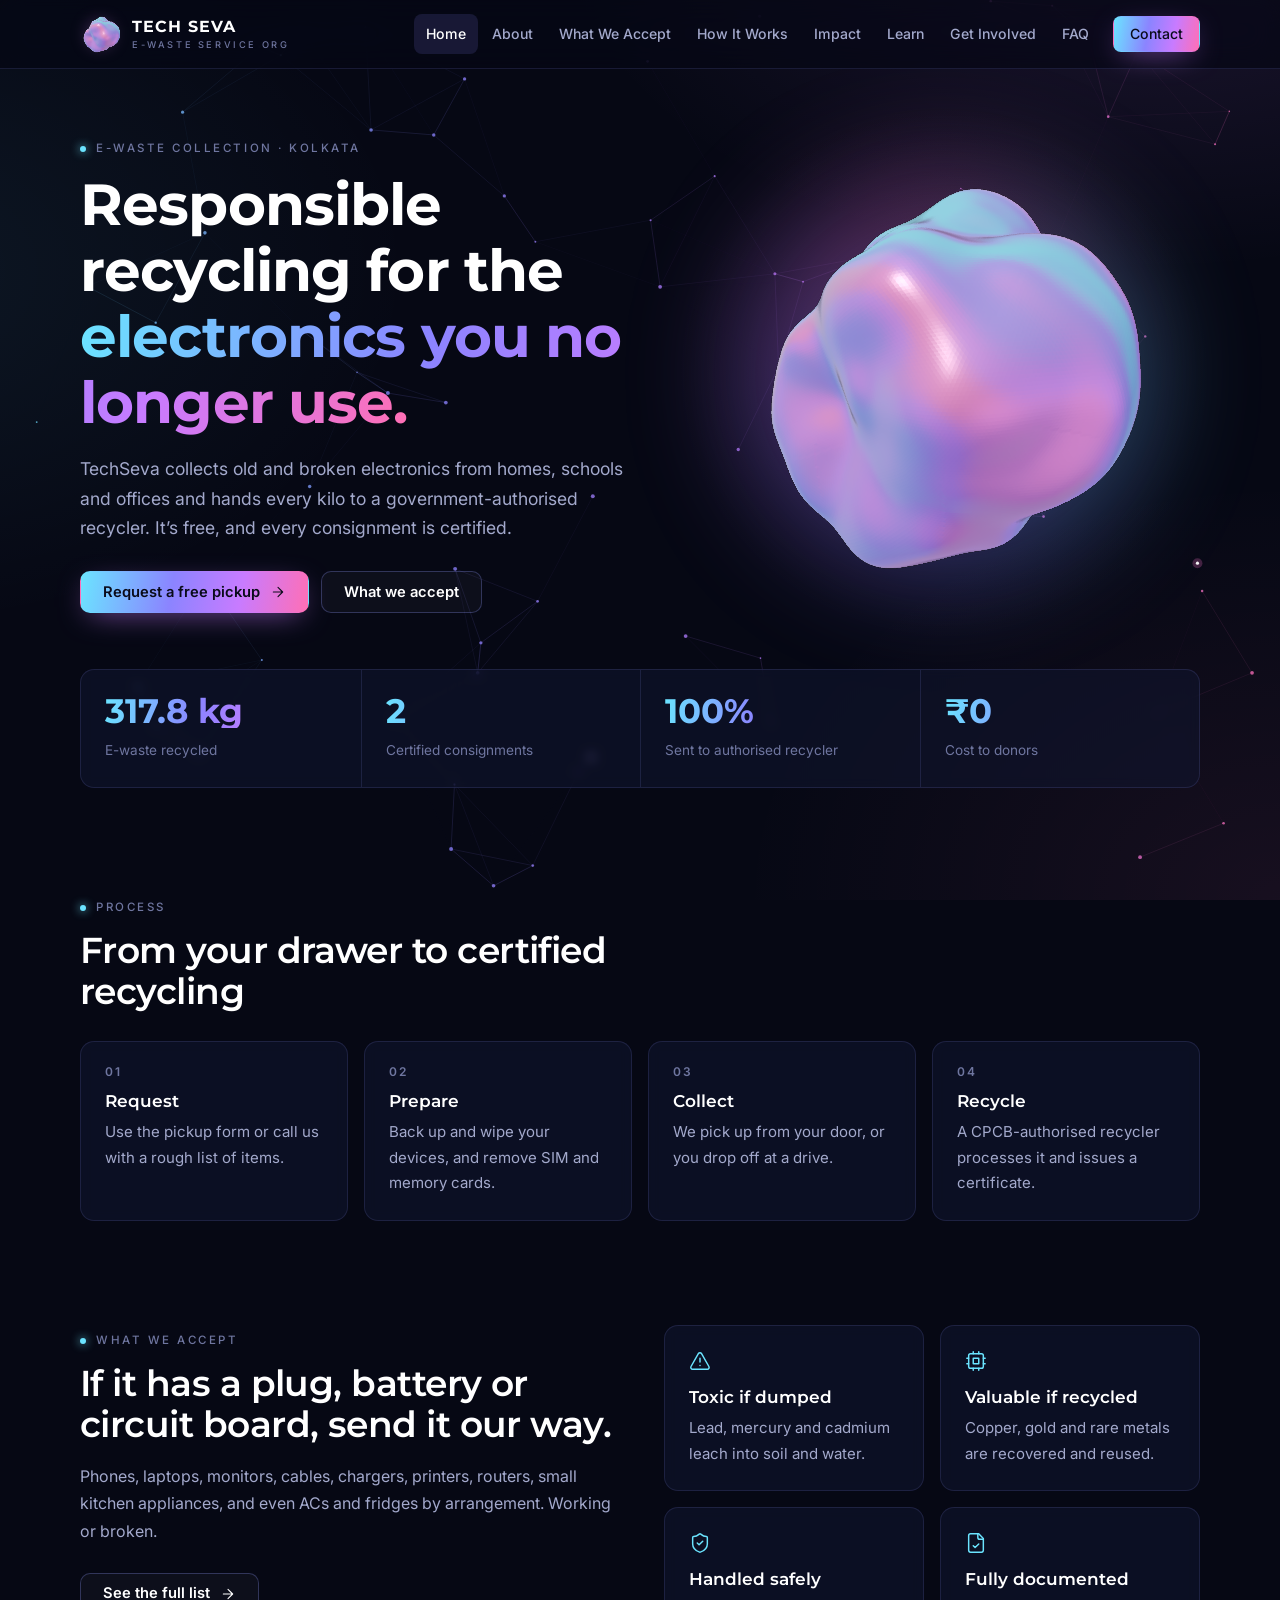
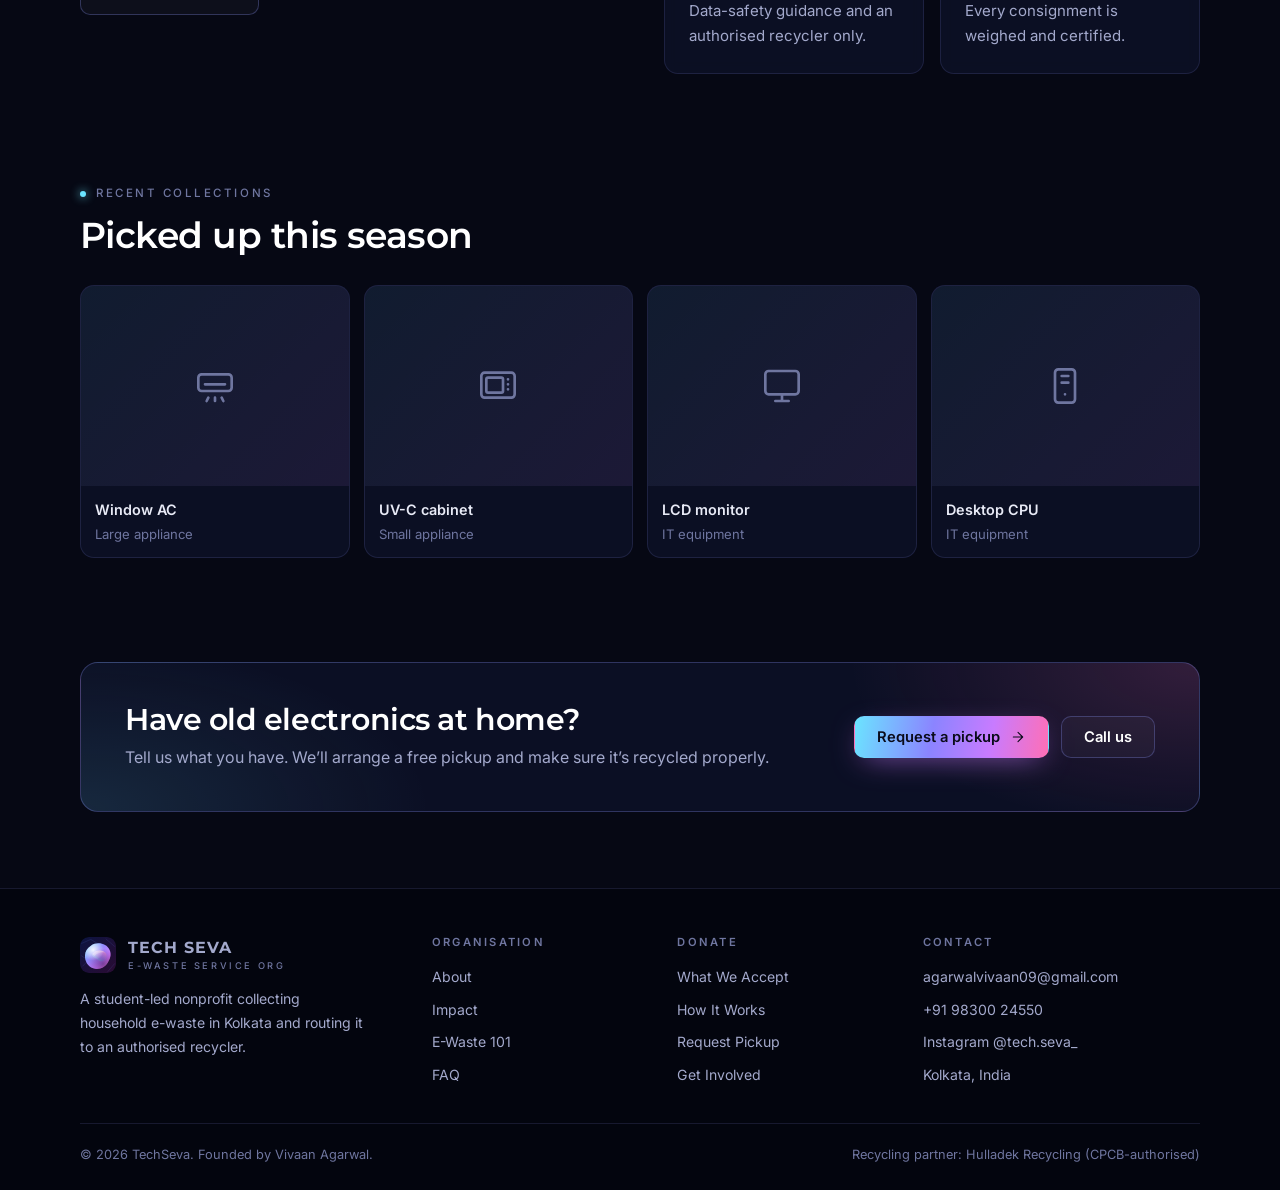
==== commit 673b5f1b: "Interactive blob + live nav logo, richer neural network, contact details - Hero blob bulges toward t" ====
--- a/index.html
+++ b/index.html
@@ -22,7 +22,7 @@
   <a class="skip" href="#main">Skip to content</a>
   <header class="site-header">
     <nav class="container nav" aria-label="Main">
-      <a class="brand" href="index.html" aria-label="TechSeva home"><img src="assets/img/logo-mark.svg" alt="" width="36" height="36"><span><b>TECH SEVA</b><small>E-WASTE SERVICE ORG</small></span></a>
+      <a class="brand" href="index.html" aria-label="TechSeva home"><span class="brand-blob" data-blob="mini"><img src="assets/img/blob.svg" alt="" width="40" height="40"></span><span><b>TECH SEVA</b><small>E-WASTE SERVICE ORG</small></span></a>
       <button class="nav-toggle" aria-label="Open menu" aria-expanded="false" aria-controls="nav-links"><svg viewBox="0 0 24 24" fill="none" stroke="currentColor" stroke-width="1.6" stroke-linecap="round" stroke-linejoin="round"><path d="M4 7h16M4 12h16M4 17h16"/></svg></button>
       <ul class="nav-links" id="nav-links">
         <li><a href="index.html" aria-current="page">Home</a></li>
@@ -50,7 +50,7 @@
             <a class="btn btn-ghost" href="what-we-accept.html">What we accept</a>
           </div>
         </div>
-        <div class="blob-wrap" id="blob"><img src="assets/img/blob.svg" alt=""></div>
+        <div class="blob-wrap" data-blob="hero" title="Drag to spin"><img src="assets/img/blob.svg" alt=""></div>
       </div>
     </section>
 
@@ -121,7 +121,7 @@
           </div>
           <div class="actions" style="margin:0">
             <a class="btn btn-primary" href="contact.html#pickup">Request a pickup <svg viewBox="0 0 24 24" fill="none" stroke="currentColor" stroke-width="1.6" stroke-linecap="round" stroke-linejoin="round"><path d="M5 12h14M12 5l7 7-7 7"/></svg></a>
-            <a class="btn btn-ghost" href="tel:+910000000000">Call us</a>
+            <a class="btn btn-ghost" href="tel:+919830024550">Call us</a>
           </div>
         </div>
       </div>
@@ -157,8 +157,8 @@
           <h4>Contact</h4>
           <ul>
             <li><a href="mailto:agarwalvivaan09@gmail.com">agarwalvivaan09@gmail.com</a></li>
-            <li><a href="tel:+910000000000">+91 XXXXX XXXXX</a></li>
-            <li><a href="https://www.instagram.com/vivaan_agarwal__/" target="_blank" rel="noopener">Instagram @vivaan_agarwal__</a></li>
+            <li><a href="tel:+919830024550">+91 98300 24550</a></li>
+            <li><a href="https://www.instagram.com/tech.seva_/" target="_blank" rel="noopener">Instagram @tech.seva_</a></li>
             <li>Kolkata, India</li>
           </ul>
         </div>
--- a/assets/css/style.css
+++ b/assets/css/style.css
@@ -81,6 +81,9 @@
 .nav { display: flex; align-items: center; justify-content: space-between; height: 68px; gap: 20px; }
 .brand { display: flex; align-items: center; gap: 12px; color: #fff; }
 .brand img { width: 36px; height: 36px; border-radius: 9px; }
+.brand-blob { position: relative; width: 40px; height: 40px; flex: none; isolation: isolate; }
+.brand-blob img, .brand-blob canvas { position: absolute; inset: 0; width: 100% !important; height: 100% !important; border-radius: 0; }
+.brand-blob::after { content: ""; position: absolute; inset: 4px; border-radius: 50%; background: radial-gradient(circle, rgba(139,132,255,.55), rgba(255,111,181,.15) 60%, transparent 75%); filter: blur(8px); z-index: -1; }
 .brand b { display: block; font: 700 1rem/1 var(--head); letter-spacing: .06em; }
 .brand small { display: block; font: 500 .58rem/1 var(--body); letter-spacing: .28em; color: var(--text-3); margin-top: 5px; }
 .nav-links { display: flex; align-items: center; gap: 2px; list-style: none; margin: 0; padding: 0; }
@@ -105,7 +108,14 @@
 .actions { display: flex; flex-wrap: wrap; gap: 12px; margin-top: 28px; }
 .blob-wrap { position: relative; aspect-ratio: 1; width: 100%; max-width: 480px; margin-inline: auto; }
 .blob-wrap canvas, .blob-wrap img { position: absolute; inset: 0; width: 100%; height: 100%; }
-.blob-wrap::after { content: ""; position: absolute; inset: 20%; border-radius: 50%; background: radial-gradient(circle, rgba(200,123,255,.4), transparent 70%); filter: blur(50px); z-index: -1; }
+.blob-wrap { cursor: grab; touch-action: pan-y; isolation: isolate; }
+.blob-wrap.grab { cursor: grabbing; }
+.blob-wrap::before { content: ""; position: absolute; inset: 8%; border-radius: 50%; z-index: -1; filter: blur(60px); opacity: .6;
+  background: conic-gradient(from 90deg, rgba(107,228,255,.55), rgba(139,132,255,.5), rgba(200,123,255,.55), rgba(255,111,181,.5), rgba(107,228,255,.55));
+  animation: halo 14s linear infinite; }
+.blob-wrap::after { content: ""; position: absolute; inset: -10%; border-radius: 50%; z-index: -2; background: radial-gradient(circle, rgba(60,40,140,.35), transparent 65%); }
+@keyframes halo { to { transform: rotate(360deg); } }
+@media (prefers-reduced-motion: reduce) { .blob-wrap::before { animation: none; } }
 @media (max-width: 860px) { .hero { padding: 32px 0 24px; } .hero-grid { grid-template-columns: 1fr; gap: 0; } .blob-wrap { max-width: 300px; order: -1; } }
 
 .page-hero { padding: 64px 0 32px; }
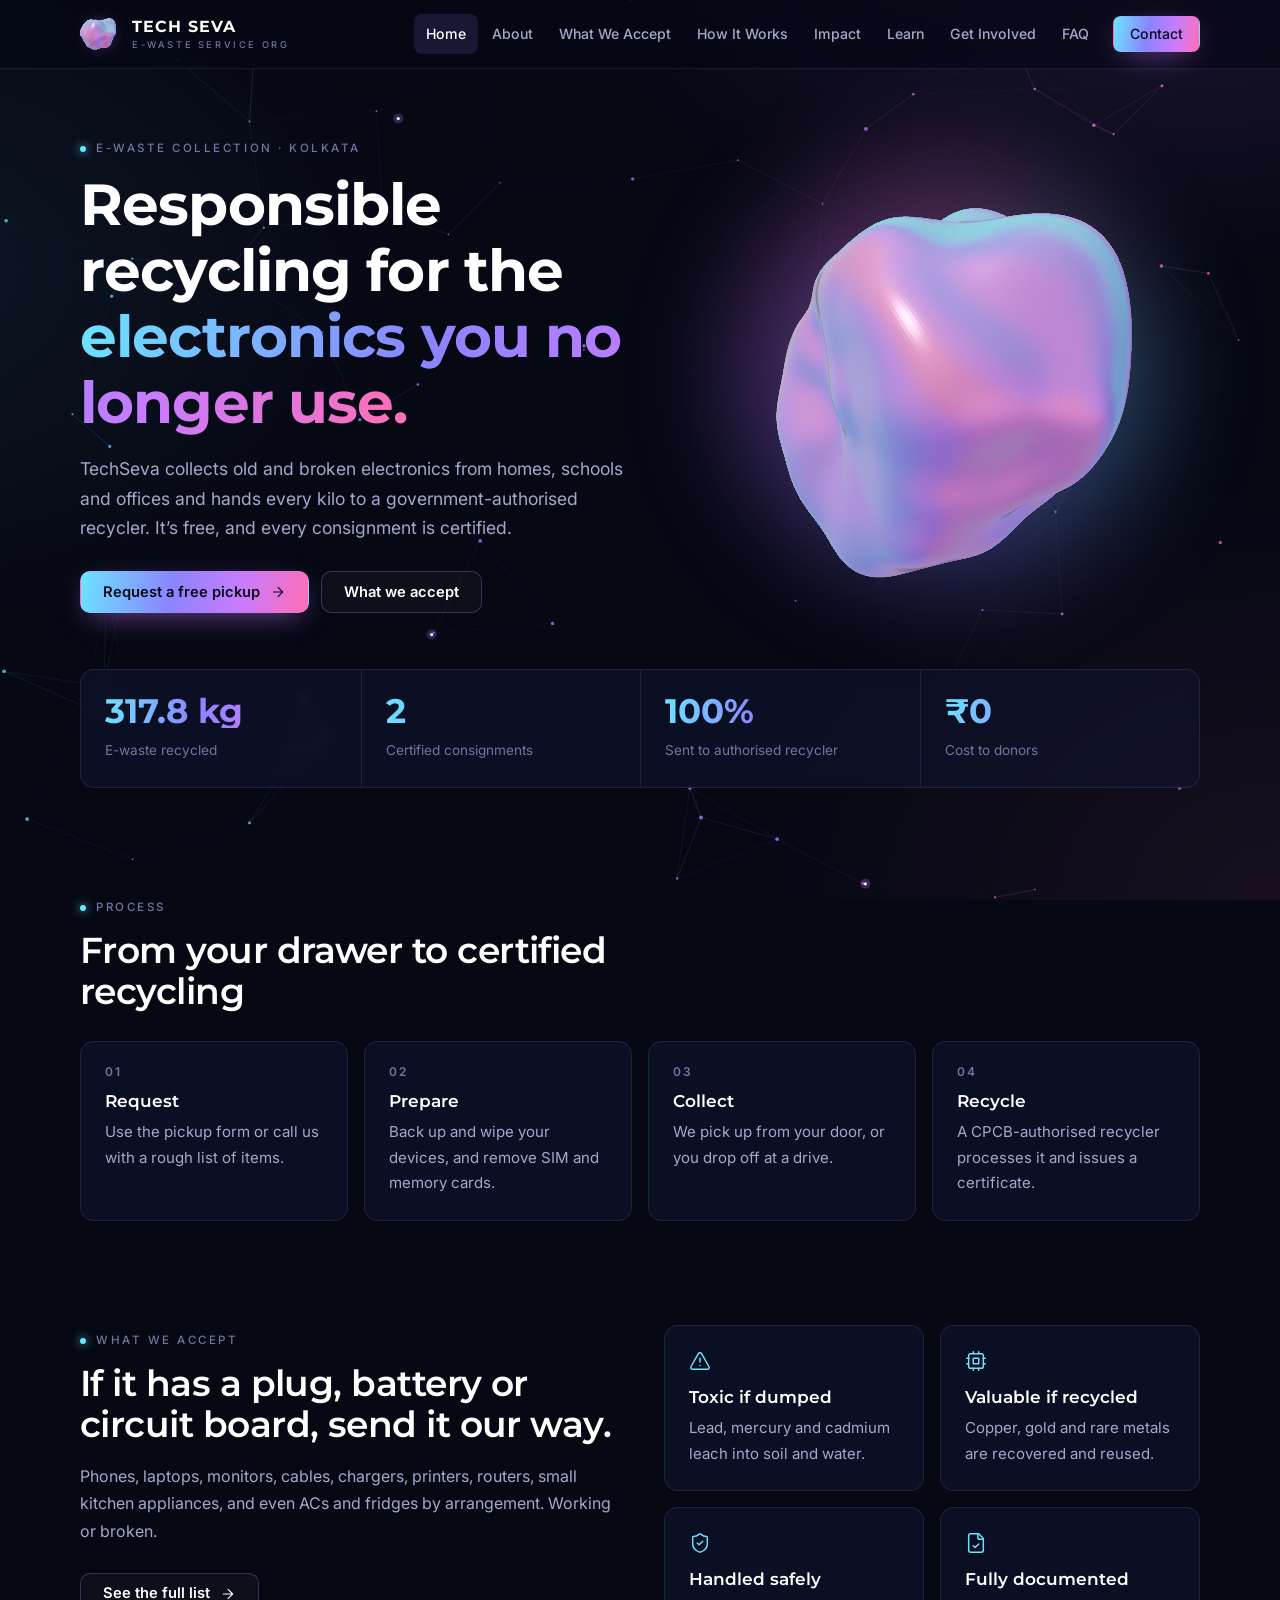
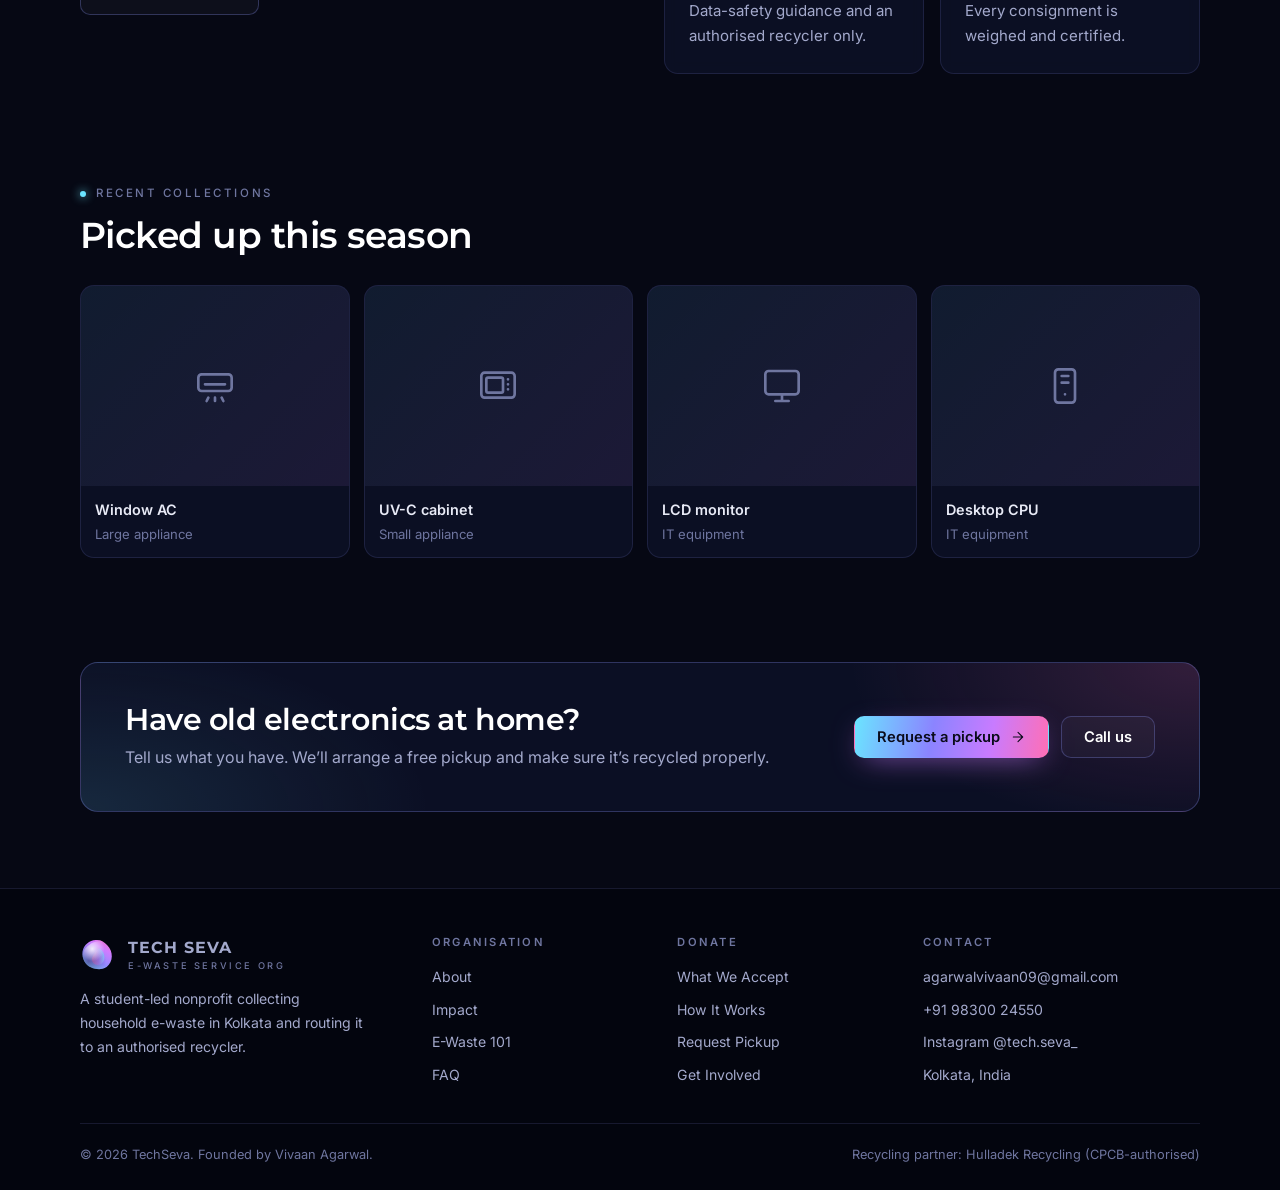
==== commit d38d5e4b: "Animated logo fallback and cache-busting - Fallback blob/logo SVGs now morph and shift colour when W" ====
--- a/index.html
+++ b/index.html
@@ -15,14 +15,14 @@
   <link rel="preconnect" href="https://fonts.googleapis.com">
   <link rel="preconnect" href="https://fonts.gstatic.com" crossorigin>
   <link href="https://fonts.googleapis.com/css2?family=Inter:wght@400;500;600&family=Montserrat:wght@600;700;800&display=swap" rel="stylesheet">
-  <link rel="stylesheet" href="assets/css/style.css">
+  <link rel="stylesheet" href="assets/css/style.css?v=aa697367">
 </head>
 <body>
   <canvas id="net" aria-hidden="true"></canvas>
   <a class="skip" href="#main">Skip to content</a>
   <header class="site-header">
     <nav class="container nav" aria-label="Main">
-      <a class="brand" href="index.html" aria-label="TechSeva home"><span class="brand-blob" data-blob="mini"><img src="assets/img/blob.svg" alt="" width="40" height="40"></span><span><b>TECH SEVA</b><small>E-WASTE SERVICE ORG</small></span></a>
+      <a class="brand" href="index.html" aria-label="TechSeva home"><span class="brand-blob" data-blob="mini"><img src="assets/img/blob.svg?v=7ed084c2" alt="" width="40" height="40"></span><span><b>TECH SEVA</b><small>E-WASTE SERVICE ORG</small></span></a>
       <button class="nav-toggle" aria-label="Open menu" aria-expanded="false" aria-controls="nav-links"><svg viewBox="0 0 24 24" fill="none" stroke="currentColor" stroke-width="1.6" stroke-linecap="round" stroke-linejoin="round"><path d="M4 7h16M4 12h16M4 17h16"/></svg></button>
       <ul class="nav-links" id="nav-links">
         <li><a href="index.html" aria-current="page">Home</a></li>
@@ -50,7 +50,7 @@
             <a class="btn btn-ghost" href="what-we-accept.html">What we accept</a>
           </div>
         </div>
-        <div class="blob-wrap" data-blob="hero" title="Drag to spin"><img src="assets/img/blob.svg" alt=""></div>
+        <div class="blob-wrap" data-blob="hero" title="Drag to spin"><img src="assets/img/blob.svg?v=7ed084c2" alt=""></div>
       </div>
     </section>
 
@@ -132,7 +132,7 @@
     <div class="container">
       <div class="footer-grid">
         <div>
-          <a class="brand" href="index.html"><img src="assets/img/logo-mark.svg" alt="" width="36" height="36"><span><b>TECH SEVA</b><small>E-WASTE SERVICE ORG</small></span></a>
+          <a class="brand" href="index.html"><img src="assets/img/logo-mark.svg?v=d8d54067" alt="" width="36" height="36"><span><b>TECH SEVA</b><small>E-WASTE SERVICE ORG</small></span></a>
           <p>A student-led nonprofit collecting household e-waste in Kolkata and routing it to an authorised recycler.</p>
         </div>
         <div>
@@ -169,8 +169,8 @@
       </div>
     </div>
   </footer>
-  <script src="assets/js/vendor/three.min.js" defer></script>
-  <script src="assets/js/blob.js" defer></script>
-  <script src="assets/js/main.js" defer></script>
+  <script src="assets/js/vendor/three.min.js?v=eb854986" defer></script>
+  <script src="assets/js/blob.js?v=fdc7ba39" defer></script>
+  <script src="assets/js/main.js?v=6553cc19" defer></script>
 </body>
 </html>
